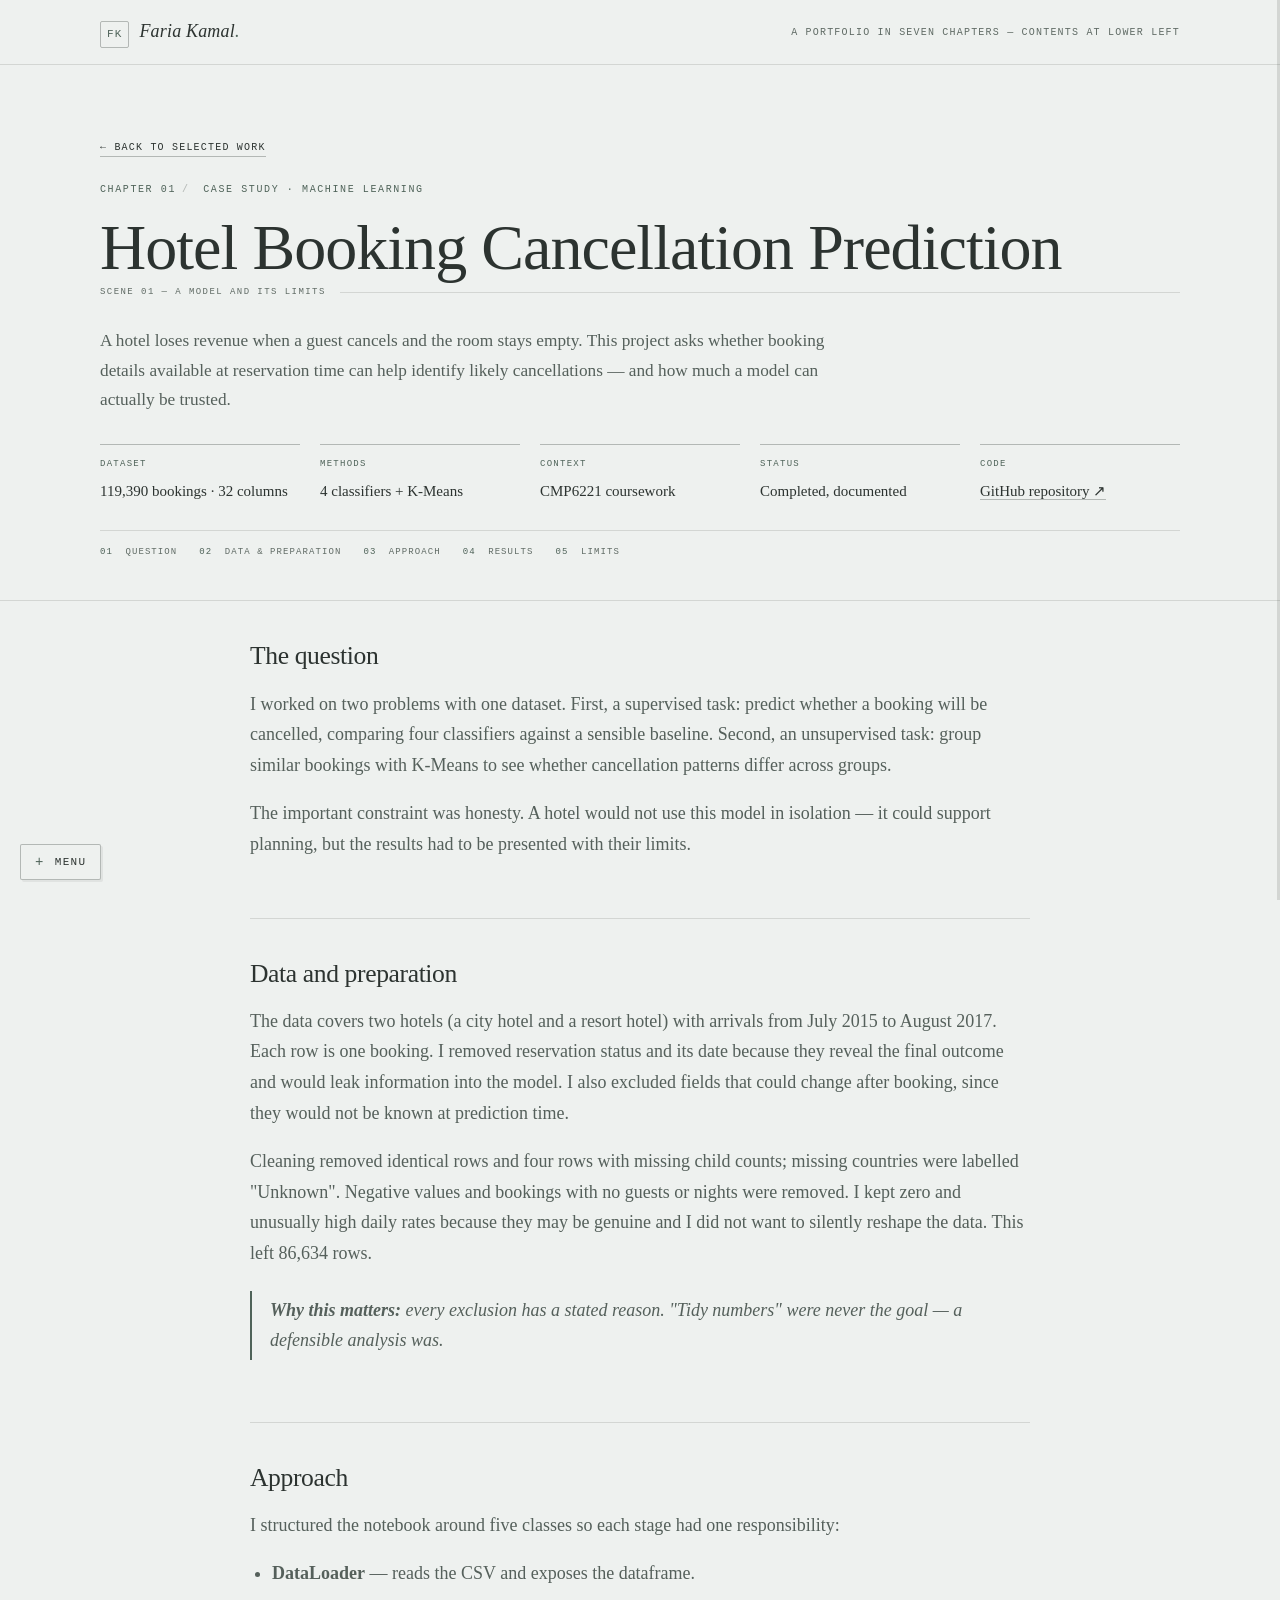
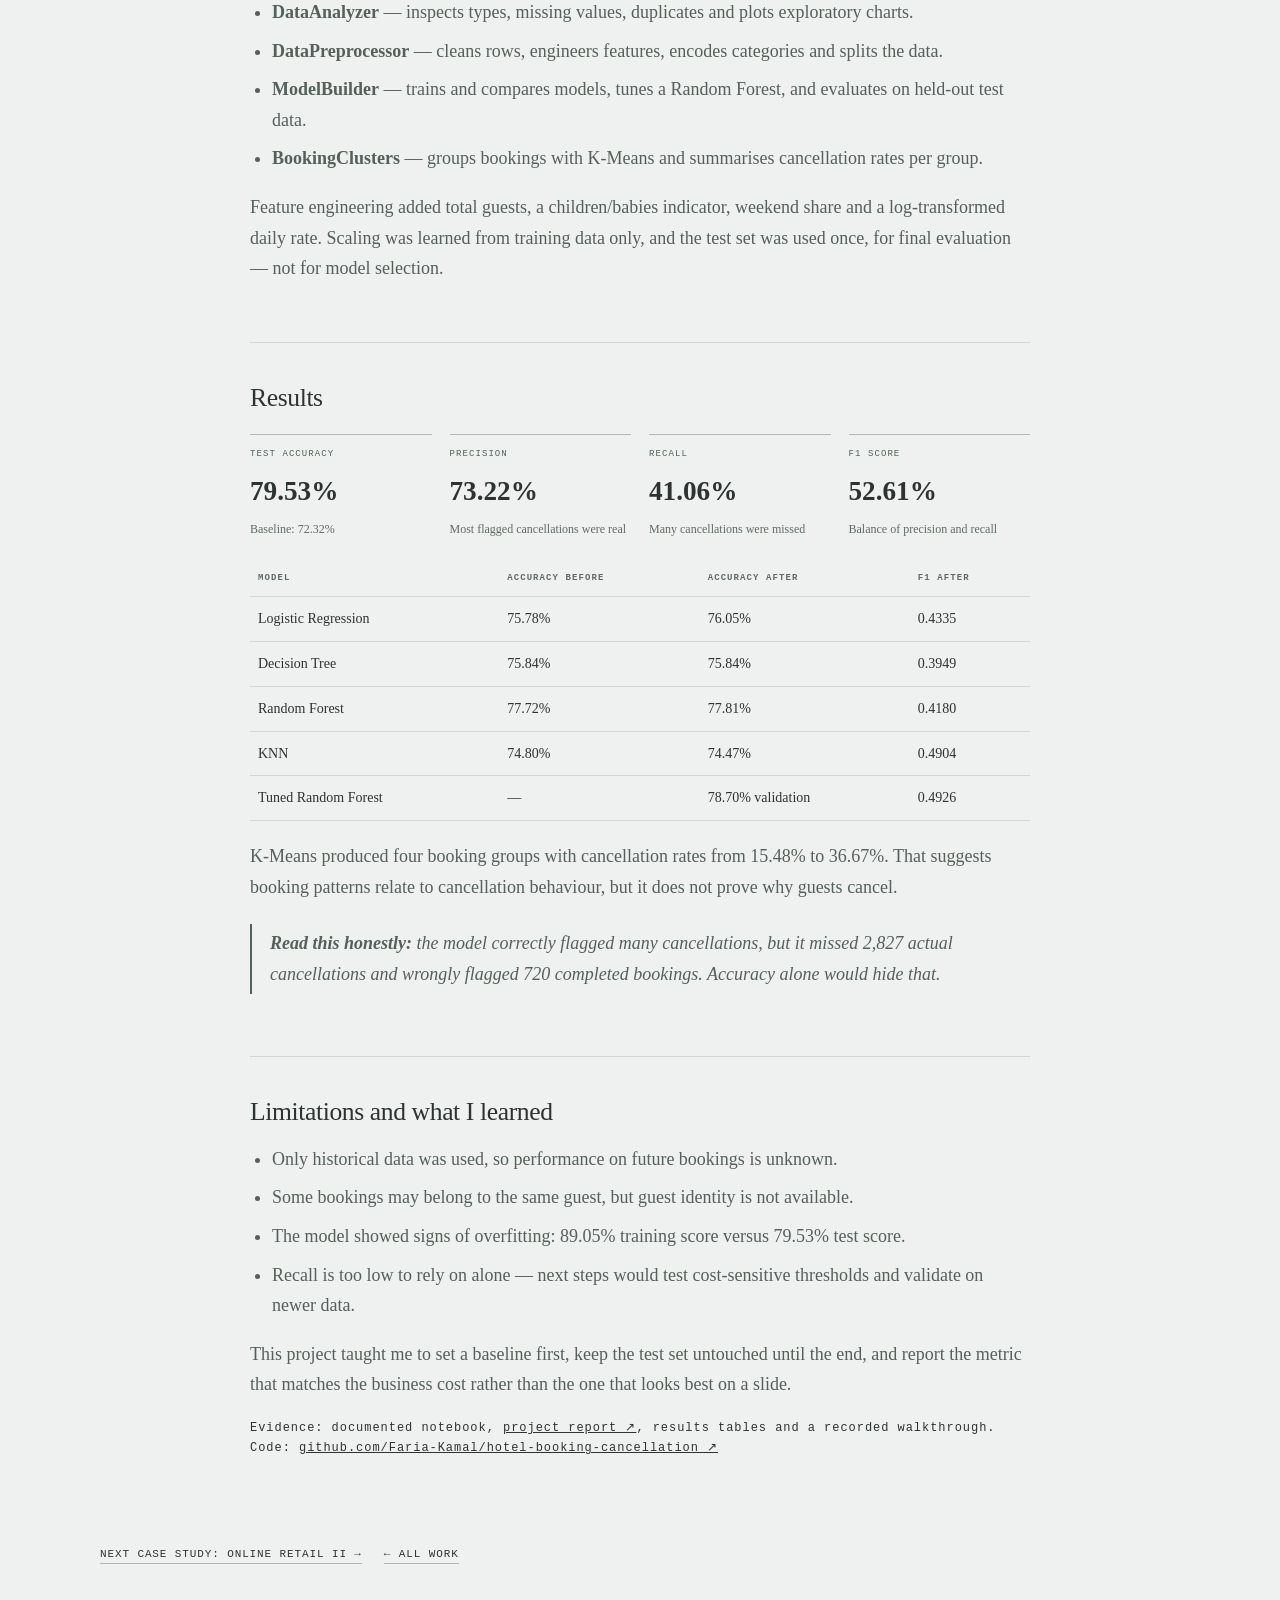
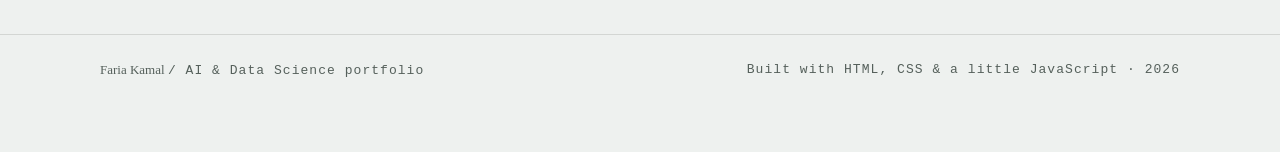
==== hotel-booking-cancellation.html @ 64bd79ba "Add hotel cancellation case study" ====
<!doctype html>
<html lang="en">
<head>
  <meta charset="utf-8">
  <meta name="viewport" content="width=device-width, initial-scale=1">
  <title>Hotel Booking Cancellation Prediction — Faria Kamal</title>
  <meta name="description" content="Case study: comparing classifiers and clustering on 119,390 hotel bookings, with honest evaluation of what the model misses.">
  <link rel="stylesheet" href="assets/css/style.css">
  <script src="assets/js/config.js"></script>
  <script src="assets/js/main.js" defer></script>
</head>
<body>
  <a class="skip-link" href="#main">Skip to content</a>
  <div class="story-progress" aria-hidden="true"><span id="story-progress-fill"></span></div>

  <header class="site-header">
    <div class="container nav">
      <a class="brand" href="index.html#top">
        <span class="brand-mark" aria-hidden="true">FK</span>
        <span class="brand-text">Faria Kamal<span class="brand-dot">.</span></span>
      </a>
      <span class="nav-note">A PORTFOLIO IN SEVEN CHAPTERS — CONTENTS AT LOWER LEFT</span>
    </div>
  </header>

  <button class="menu-toggle" id="menu-toggle" type="button" aria-expanded="false" aria-controls="corner-menu">
    <span class="menu-toggle-icon" aria-hidden="true">+</span>
    <span class="menu-toggle-label">Menu</span>
  </button>
  <nav class="corner-menu" id="corner-menu" aria-label="Corner index" hidden>
    <div class="dash-head">
      <div>
        <p class="dash-kicker">CONTENTS / SCENE SELECTOR</p>
        <p class="dash-title">Faria Kamal<em>.</em></p>
      </div>
      <button class="corner-menu-close" id="menu-close" type="button" aria-label="Close menu">×</button>
    </div>

    <dl class="dash-stats">
      <div class="dash-stat"><dt>Chapters</dt><dd>07</dd></div>
      <div class="dash-stat"><dt>Studies</dt><dd>03</dd></div>
      <div class="dash-stat"><dt>Status</dt><dd>Open to roles</dd></div>
    </dl>

    <p class="dash-section-label">Jump to a chapter</p>
    <ol class="dash-index">
      <li><a href="index.html#about"><span class="dash-num">01</span><span class="dash-name">About</span><span class="dash-arrow" aria-hidden="true">↗</span></a></li>
      <li><a href="index.html#skills"><span class="dash-num">02</span><span class="dash-name">Toolkit</span><span class="dash-arrow" aria-hidden="true">↗</span></a></li>
      <li><a href="index.html#work"><span class="dash-num">03</span><span class="dash-name">Work</span><span class="dash-arrow" aria-hidden="true">↗</span></a></li>
      <li><a href="index.html#experience"><span class="dash-num">04</span><span class="dash-name">Experience</span><span class="dash-arrow" aria-hidden="true">↗</span></a></li>
      <li><a href="index.html#education"><span class="dash-num">05</span><span class="dash-name">Education</span><span class="dash-arrow" aria-hidden="true">↗</span></a></li>
      <li><a href="index.html#now"><span class="dash-num">06</span><span class="dash-name">Now</span><span class="dash-arrow" aria-hidden="true">↗</span></a></li>
      <li><a href="index.html#contact"><span class="dash-num">07</span><span class="dash-name">Contact</span><span class="dash-arrow" aria-hidden="true">↗</span></a></li>
    </ol>

    <div class="corner-menu-social" id="corner-social"></div>
  </nav>

  <main id="main">
    <section class="case-hero">
      <div class="container">
        <a class="case-back" href="index.html#work">← Back to selected work</a>
        <p class="section-kicker mono"><span class="chapter-no">CHAPTER 01</span><span class="kicker-separator">/</span> CASE STUDY · MACHINE LEARNING</p>
        <h1>Hotel Booking Cancellation Prediction</h1>
        <p class="chapter-mark">SCENE 01 — A MODEL AND ITS LIMITS</p>
        <p class="case-lede">
          A hotel loses revenue when a guest cancels and the room stays empty. This project asks
          whether booking details available at reservation time can help identify likely
          cancellations — and how much a model can actually be trusted.
        </p>
        <dl class="case-facts">
          <div class="case-fact"><dt>Dataset</dt><dd>119,390 bookings · 32 columns</dd></div>
          <div class="case-fact"><dt>Methods</dt><dd>4 classifiers + K-Means</dd></div>
          <div class="case-fact"><dt>Context</dt><dd>CMP6221 coursework</dd></div>
          <div class="case-fact"><dt>Status</dt><dd>Completed, documented</dd></div>
          <div class="case-fact"><dt>Code</dt><dd><a href="https://github.com/Faria-Kamal/hotel-booking-cancellation">GitHub repository ↗</a></dd></div>
        </dl>
        <p class="story-beats"><span><b>01</b> Question</span><span><b>02</b> Data &amp; preparation</span><span><b>03</b> Approach</span><span><b>04</b> Results</span><span><b>05</b> Limits</span></p>
      </div>
    </section>

    <div class="container case-body">
      <section class="case-section">
        <h2>The question</h2>
        <p>
          I worked on two problems with one dataset. First, a supervised task: predict whether a
          booking will be cancelled, comparing four classifiers against a sensible baseline.
          Second, an unsupervised task: group similar bookings with K-Means to see whether
          cancellation patterns differ across groups.
        </p>
        <p>
          The important constraint was honesty. A hotel would not use this model in isolation —
          it could support planning, but the results had to be presented with their limits.
        </p>
      </section>

      <section class="case-section">
        <h2>Data and preparation</h2>
        <p>
          The data covers two hotels (a city hotel and a resort hotel) with arrivals from July
          2015 to August 2017. Each row is one booking. I removed reservation status and its
          date because they reveal the final outcome and would leak information into the model.
          I also excluded fields that could change after booking, since they would not be known
          at prediction time.
        </p>
        <p>
          Cleaning removed identical rows and four rows with missing child counts; missing
          countries were labelled "Unknown". Negative values and bookings with no guests or
          nights were removed. I kept zero and unusually high daily rates because they may be
          genuine and I did not want to silently reshape the data. This left 86,634 rows.
        </p>
        <div class="case-note">
          <p>
            <strong>Why this matters:</strong> every exclusion has a stated reason. "Tidy numbers"
            were never the goal — a defensible analysis was.
          </p>
        </div>
      </section>

      <section class="case-section">
        <h2>Approach</h2>
        <p>
          I structured the notebook around five classes so each stage had one responsibility:
        </p>
        <ul>
          <li><strong>DataLoader</strong> — reads the CSV and exposes the dataframe.</li>
          <li><strong>DataAnalyzer</strong> — inspects types, missing values, duplicates and plots exploratory charts.</li>
          <li><strong>DataPreprocessor</strong> — cleans rows, engineers features, encodes categories and splits the data.</li>
          <li><strong>ModelBuilder</strong> — trains and compares models, tunes a Random Forest, and evaluates on held-out test data.</li>
          <li><strong>BookingClusters</strong> — groups bookings with K-Means and summarises cancellation rates per group.</li>
        </ul>
        <p>
          Feature engineering added total guests, a children/babies indicator, weekend share and
          a log-transformed daily rate. Scaling was learned from training data only, and the
          test set was used once, for final evaluation — not for model selection.
        </p>
      </section>

      <section class="case-section">
        <h2>Results</h2>
        <div class="metric-grid">
          <div class="metric"><span>TEST ACCURACY</span><strong>79.53%</strong><small>Baseline: 72.32%</small></div>
          <div class="metric"><span>PRECISION</span><strong>73.22%</strong><small>Most flagged cancellations were real</small></div>
          <div class="metric"><span>RECALL</span><strong>41.06%</strong><small>Many cancellations were missed</small></div>
          <div class="metric"><span>F1 SCORE</span><strong>52.61%</strong><small>Balance of precision and recall</small></div>
        </div>
        <table class="case-table">
          <thead>
            <tr><th>Model</th><th>Accuracy before</th><th>Accuracy after</th><th>F1 after</th></tr>
          </thead>
          <tbody>
            <tr><td>Logistic Regression</td><td>75.78%</td><td>76.05%</td><td>0.4335</td></tr>
            <tr><td>Decision Tree</td><td>75.84%</td><td>75.84%</td><td>0.3949</td></tr>
            <tr><td>Random Forest</td><td>77.72%</td><td>77.81%</td><td>0.4180</td></tr>
            <tr><td>KNN</td><td>74.80%</td><td>74.47%</td><td>0.4904</td></tr>
            <tr><td>Tuned Random Forest</td><td>—</td><td>78.70% validation</td><td>0.4926</td></tr>
          </tbody>
        </table>
        <p>
          K-Means produced four booking groups with cancellation rates from 15.48% to 36.67%.
          That suggests booking patterns relate to cancellation behaviour, but it does not prove
          why guests cancel.
        </p>
        <div class="case-note">
          <p>
            <strong>Read this honestly:</strong> the model correctly flagged many cancellations,
            but it missed 2,827 actual cancellations and wrongly flagged 720 completed bookings.
            Accuracy alone would hide that.
          </p>
        </div>
      </section>

      <section class="case-section">
        <h2>Limitations and what I learned</h2>
        <ul>
          <li>Only historical data was used, so performance on future bookings is unknown.</li>
          <li>Some bookings may belong to the same guest, but guest identity is not available.</li>
          <li>The model showed signs of overfitting: 89.05% training score versus 79.53% test score.</li>
          <li>Recall is too low to rely on alone — next steps would test cost-sensitive thresholds and validate on newer data.</li>
        </ul>
        <p>
          This project taught me to set a baseline first, keep the test set untouched until the
          end, and report the metric that matches the business cost rather than the one that
          looks best on a slide.
        </p>
        <p class="mono" style="font-size:12px;color:var(--ink-faint)">
          Evidence: documented notebook,
          <a href="https://github.com/Faria-Kamal/hotel-booking-cancellation/blob/main/FariaKamal_26172108.pdf">project report ↗</a>,
          results tables and a recorded walkthrough.
          Code: <a href="https://github.com/Faria-Kamal/hotel-booking-cancellation">github.com/Faria-Kamal/hotel-booking-cancellation ↗</a>
        </p>
      </section>
    </div>

    <div class="container case-nav">
      <a href="online-retail-customer-analysis.html">Next case study: Online Retail II →</a>
      <a href="index.html#work">← All work</a>
    </div>
  </main>

  <footer class="site-footer">
    <div class="container footer-inner">
      <p>Faria Kamal <span class="mono">/ AI &amp; Data Science portfolio</span></p>
      <p class="mono">Built with HTML, CSS &amp; a little JavaScript · <span id="year"></span></p>
    </div>
  </footer>
</body>
</html>
---- assets/css/style.css ----
/* ==========================================================================
   Faria Kamal — vintage-minimal portfolio, told as a story
   Quiet, paper-like palette · serif typography · bottom-left contents panel.
   Chapter marks and a hairline progress rail add a film-like sense of place
   without adding noise. Dependency-free CSS.
   ========================================================================== */

:root {
  /* Sober, low-saturation palette — cool paper, slate ink and muted sage. */
  --paper: #eef1ef;
  --paper-2: #e6ebe8;
  --card: #f5f7f5;
  --ink: #2c3330;
  --muted: #55605b;
  --faint: #606b65;
  --accent: #4f6359;
  --line: rgba(44, 51, 48, 0.14);
  --line-strong: rgba(44, 51, 48, 0.30);

  --serif: Georgia, "Palatino Linotype", "Book Antiqua", "Times New Roman", serif;
  --mono: "Courier New", Courier, ui-monospace, monospace;
  --container: 1080px;
}

*, *::before, *::after { box-sizing: border-box; }
html { scroll-behavior: smooth; }
body {
  margin: 0;
  background: var(--paper);
  color: var(--ink);
  font-family: var(--serif);
  font-size: 18px;
  line-height: 1.7;
  -webkit-font-smoothing: antialiased;
}
img { max-width: 100%; display: block; }
a { color: inherit; }
::selection { background: var(--ink); color: var(--paper); }

.container { width: min(100% - 48px, var(--container)); margin-inline: auto; }
.mono { font-family: var(--mono); letter-spacing: 0.08em; }

.skip-link {
  position: absolute; left: -9999px; top: 10px; z-index: 200;
  background: var(--ink); color: var(--paper);
  padding: 10px 16px; border-radius: 2px; font-family: var(--mono); font-size: 13px;
}
.skip-link:focus { left: 12px; }

/* ---------- Minimal top bar ---------- */
.site-header { border-bottom: 1px solid var(--line); background: var(--paper); }
.nav {
  min-height: 64px;
  display: flex;
  align-items: center;
  justify-content: space-between;
  gap: 20px;
}
.brand {
  display: inline-flex;
  align-items: baseline;
  gap: 10px;
  text-decoration: none;
  font-size: 18px;
  letter-spacing: 0.01em;
}
.brand-mark {
  font-family: var(--mono);
  font-size: 11px;
  letter-spacing: 0.1em;
  color: var(--accent);
  border: 1px solid var(--line-strong);
  padding: 3px 6px;
  border-radius: 2px;
}
.brand-text { font-style: italic; }
.brand-dot { color: var(--accent); }
.nav-note { font-family: var(--mono); font-size: 10px; color: var(--faint); letter-spacing: 0.12em; }

/* Old top navigation is hidden; the corner index is the primary menu. */
.nav-links, .nav-toggle { display: none; }

/* ---------- Bottom-left dashboard index ---------- */
.menu-toggle {
  position: fixed;
  left: 20px;
  bottom: 20px;
  z-index: 120;
  display: inline-flex;
  align-items: center;
  gap: 10px;
  background: var(--paper);
  color: var(--ink);
  border: 1px solid var(--line-strong);
  border-radius: 2px;
  padding: 10px 14px;
  cursor: pointer;
  font-family: var(--mono);
  font-size: 11px;
  letter-spacing: 0.12em;
  text-transform: uppercase;
  box-shadow: 2px 2px 0 rgba(44, 51, 48, 0.07);
}
.menu-toggle:hover { background: var(--paper-2); }
.menu-toggle-icon { font-size: 14px; line-height: 1; color: var(--accent); }

.corner-menu {
  position: fixed;
  left: 20px;
  bottom: 76px;
  z-index: 119;
  width: 430px;
  max-width: calc(100vw - 40px);
  max-height: min(78vh, 640px);
  overflow: auto;
  background: var(--card);
  border: 1px solid var(--line-strong);
  border-radius: 3px;
  box-shadow: 6px 6px 0 rgba(44, 51, 48, 0.07);
  padding: 22px 24px 20px;
}
.corner-menu[hidden] { display: none; }

.dash-head {
  display: flex;
  justify-content: space-between;
  align-items: flex-start;
  gap: 16px;
  border-bottom: 1px solid var(--line);
  padding-bottom: 16px;
  margin-bottom: 16px;
}
.dash-kicker {
  margin: 0 0 4px;
  font-family: var(--mono);
  font-size: 9px;
  letter-spacing: 0.16em;
  text-transform: uppercase;
  color: var(--accent);
}
.dash-title { margin: 0; font-size: 20px; letter-spacing: -0.01em; }
.dash-title em { font-style: italic; color: var(--accent); }
.corner-menu-close {
  background: none; border: 0; padding: 2px 4px;
  font-family: var(--mono); font-size: 14px; color: var(--ink); cursor: pointer;
}

.dash-stats {
  display: grid;
  grid-template-columns: repeat(3, 1fr);
  gap: 10px;
  margin: 0 0 18px;
}
.dash-stat {
  border: 1px solid var(--line);
  background: var(--paper);
  padding: 10px 11px;
}
.dash-stat dt {
  margin: 0 0 4px;
  font-family: var(--mono);
  font-size: 8px;
  letter-spacing: 0.14em;
  text-transform: uppercase;
  color: var(--faint);
}
.dash-stat dd { margin: 0; font-size: 13px; line-height: 1.3; color: var(--ink); }

.dash-section-label {
  margin: 0 0 10px;
  font-family: var(--mono);
  font-size: 9px;
  letter-spacing: 0.16em;
  text-transform: uppercase;
  color: var(--faint);
}
.dash-index {
  list-style: none;
  margin: 0;
  padding: 0;
  display: grid;
  grid-template-columns: repeat(2, minmax(0, 1fr));
  gap: 8px;
}
.dash-index a {
  display: grid;
  grid-template-columns: 28px 1fr 14px;
  gap: 6px;
  align-items: center;
  min-height: 52px;
  padding: 9px 10px;
  border: 1px solid var(--line);
  background: var(--paper);
  text-decoration: none;
  font-size: 14px;
  line-height: 1.25;
  color: var(--ink);
}
.dash-index a:hover { border-color: var(--line-strong); background: var(--paper-2); }
.dash-index li:last-child a { grid-column: 1 / -1; }
.dash-num { font-family: var(--mono); font-size: 9px; color: var(--accent); }
.dash-arrow { font-family: var(--mono); font-size: 11px; color: var(--faint); text-align: right; }

.corner-menu-social {
  margin-top: 16px;
  padding-top: 14px;
  border-top: 1px solid var(--line);
  display: flex;
  flex-wrap: wrap;
  gap: 12px;
  font-family: var(--mono);
  font-size: 9px;
  letter-spacing: 0.08em;
  text-transform: uppercase;
}
.corner-menu-social a { text-decoration: none; border-bottom: 1px solid var(--line-strong); color: var(--muted); }
.corner-menu-social a:hover { color: var(--ink); border-color: var(--ink); }

/* ---------- Hero ---------- */
.hero { padding: 90px 0 64px; }
.hero-grid {
  display: grid;
  grid-template-columns: 1.2fr 0.8fr;
  gap: 72px;
  align-items: center;
}
.eyebrow {
  margin: 0 0 24px;
  font-family: var(--mono);
  font-size: 10px;
  letter-spacing: 0.16em;
  text-transform: uppercase;
  color: var(--accent);
}
.status-dot {
  display: inline-block; width: 6px; height: 6px; border-radius: 50%;
  background: var(--accent); margin-right: 8px; vertical-align: 2px;
}
h1, h2, h3 { margin: 0; font-weight: 400; line-height: 1.14; letter-spacing: -0.015em; }
h1 { font-size: clamp(2.6rem, 5vw, 4.2rem); }
h1 em { font-style: italic; color: var(--accent); }
h2 { font-size: clamp(1.8rem, 3vw, 2.5rem); }
h3 { font-size: 1.25rem; }
.hero-lead { max-width: 620px; margin: 26px 0 0; font-size: 1.08rem; color: var(--muted); }
.hero-lead em { font-style: italic; color: var(--ink); }
.hero-actions { display: flex; flex-wrap: wrap; gap: 22px; margin-top: 32px; }
.btn {
  font-family: var(--mono);
  font-size: 11px;
  letter-spacing: 0.12em;
  text-transform: uppercase;
  text-decoration: none;
  border-bottom: 1px solid var(--line-strong);
  padding-bottom: 4px;
}
.btn:hover { border-color: var(--ink); font-style: italic; }
.hero-meta { margin: 24px 0 0; font-family: var(--mono); font-size: 10px; letter-spacing: 0.12em; color: var(--faint); }

.hero-card {
  border: 1px solid var(--line);
  border-top: 2px solid var(--line-strong);
  background: var(--card);
  padding: 28px 30px;
}
.hero-card-head {
  display: flex; justify-content: space-between; align-items: baseline;
  font-family: var(--mono); font-size: 10px; letter-spacing: 0.12em;
  color: var(--faint); border-bottom: 1px solid var(--line); padding-bottom: 12px;
}
.hero-card-icon { font-size: 14px; color: var(--accent); }
.hero-stats { margin: 20px 0 0; display: grid; gap: 16px; }
.hero-stats div { display: grid; gap: 2px; }
.hero-stats dt {
  font-family: var(--mono); font-size: 9px; letter-spacing: 0.14em;
  text-transform: uppercase; color: var(--faint);
}
.hero-stats dd { margin: 0; font-size: 15px; }
.hero-card-note {
  margin: 22px 0 0; padding-top: 14px; border-top: 1px solid var(--line);
  font-size: 14px; font-style: italic; color: var(--muted);
}
.hero-rule { border-top: 1px solid var(--line); }

/* ---------- Story layer: chapter marks and a hairline timeline ---------- */
.story-progress {
  position: fixed;
  top: 0; right: 0; bottom: 0;
  width: 3px;
  z-index: 100;
  background: var(--line);
  pointer-events: none;
}
.story-progress span {
  display: block;
  width: 100%;
  height: 0;
  background: var(--accent);
  opacity: 0.65;
  transition: height 140ms linear;
}
.story-open {
  margin: 0 0 22px;
  font-family: var(--mono);
  font-size: 10px;
  letter-spacing: 0.16em;
  text-transform: uppercase;
  color: var(--accent);
}
.story-open span { color: var(--faint); margin-left: 10px; }
.chapter-no { color: var(--accent); }
.kicker-separator { color: var(--line-strong); margin: 0 6px; }
.chapter-mark {
  display: flex;
  align-items: center;
  gap: 14px;
  margin: 0 0 26px;
  font-family: var(--mono);
  font-size: 9px;
  letter-spacing: 0.16em;
  text-transform: uppercase;
  color: var(--faint);
}
.chapter-mark::after { content: ""; height: 1px; background: var(--line); flex: 1; }
.story-beats {
  display: flex;
  flex-wrap: wrap;
  gap: 8px 22px;
  margin: 26px 0 0;
  padding: 14px 0 0;
  border-top: 1px solid var(--line);
  font-family: var(--mono);
  font-size: 9px;
  letter-spacing: 0.12em;
  text-transform: uppercase;
  color: var(--faint);
}
.story-beats span { white-space: nowrap; }
.story-beats b { color: var(--accent); font-weight: normal; margin-right: 6px; }

/* ---------- Sections ---------- */
.section { padding: 80px 0; }
.section-alt { background: var(--paper-2); border-top: 1px solid var(--line); border-bottom: 1px solid var(--line); }
.section-head { max-width: 720px; margin-bottom: 40px; }
.section-kicker {
  margin: 0 0 14px;
  font-family: var(--mono);
  font-size: 10px;
  letter-spacing: 0.16em;
  text-transform: uppercase;
  color: var(--accent);
}
.section-intro { color: var(--muted); max-width: 600px; margin: 14px 0 0; }
.two-col { display: grid; grid-template-columns: 0.9fr 1.1fr; gap: 72px; align-items: start; }
.two-col > div > p:not(.section-kicker):not(.mono) { color: var(--muted); }
.text-link {
  display: inline-block; margin-top: 16px; font-style: italic;
  color: var(--ink); text-decoration: none; border-bottom: 1px solid var(--line-strong);
}
.text-link:hover { border-color: var(--ink); }

/* ---------- Toolkit ---------- */
.skill-grid { display: grid; grid-template-columns: repeat(3, 1fr); gap: 36px; }
.skill-card { border-top: 1px solid var(--line-strong); padding-top: 18px; }
.skill-card h3 { font-family: var(--mono); font-size: 11px; letter-spacing: 0.14em; text-transform: uppercase; }
.skill-card ul { list-style: none; margin: 16px 0 0; padding: 0; display: grid; gap: 8px; }
.skill-card li { font-size: 16px; color: var(--muted); }

/* ---------- Work ---------- */
.project-list { border-top: 1px solid var(--line-strong); }
.project-card {
  display: grid;
  grid-template-columns: 64px 1fr 30px;
  gap: 20px;
  align-items: start;
  text-decoration: none;
  padding: 28px 0;
  border-bottom: 1px solid var(--line);
}
.project-card:hover .project-body h3 { font-style: italic; }
.project-card-muted { opacity: 0.62; }
.project-index { font-size: 10px; color: var(--accent); padding-top: 6px; }
.project-tag {
  margin: 0 0 8px; font-family: var(--mono); font-size: 9px;
  letter-spacing: 0.14em; text-transform: uppercase; color: var(--faint);
}
.project-body h3 { margin-bottom: 8px; }
.project-summary { margin: 0; color: var(--muted); max-width: 720px; }
.project-evidence { margin: 14px 0 0; font-size: 10px; color: var(--faint); }
.project-evidence a { text-decoration: none; border-bottom: 1px solid var(--line-strong); color: var(--muted); }
.project-evidence a:hover { color: var(--ink); border-color: var(--ink); }
.project-arrow { font-size: 16px; color: var(--accent); text-align: right; }

/* ---------- Timeline / education / now ---------- */
.timeline { list-style: none; margin: 0; padding: 0; }
.timeline li { border-top: 1px solid var(--line); padding: 20px 0; }
.timeline li:last-child { border-bottom: 1px solid var(--line); }
.timeline p.mono { font-size: 10px; color: var(--accent); margin: 0 0 4px; }
.timeline h3 { margin-bottom: 2px; }
.timeline-place { margin: 0 0 6px; font-size: 14px; font-style: italic; color: var(--muted); }
.timeline li > p:last-child { margin: 0; color: var(--muted); font-size: 15px; }

.edu-list article { border-top: 1px solid var(--line); padding: 20px 0; }
.edu-list article:last-child { border-bottom: 1px solid var(--line); }
.edu-list p.mono { font-size: 10px; color: var(--accent); margin: 0 0 4px; }
.edu-list h3 { margin-bottom: 4px; }
.edu-list p:last-child { margin: 0; color: var(--muted); }

.now-list { display: grid; gap: 0; border-top: 1px solid var(--line-strong); }
.now-item { display: grid; grid-template-columns: 96px 1fr; gap: 20px; padding: 22px 0; border-bottom: 1px solid var(--line); }
.now-label { font-family: var(--mono); font-size: 10px; letter-spacing: 0.14em; text-transform: uppercase; color: var(--accent); padding-top: 5px; }
.now-item h3 { margin-bottom: 4px; }
.now-item p { margin: 0; color: var(--muted); font-size: 15px; font-style: italic; }

/* ---------- Contact ---------- */
.contact { background: var(--paper-2); }
.contact-inner { display: grid; grid-template-columns: 1fr 0.8fr; gap: 64px; align-items: center; }
.contact-copy { color: var(--muted); max-width: 520px; margin-top: 14px; }
.contact-panel { border: 1px solid var(--line); background: var(--card); padding: 26px 28px; }
.contact-status { font-size: 10px; color: var(--accent); margin: 0 0 10px; }
.contact-hint { color: var(--muted); font-size: 14px; margin: 0; }
.contact-links { list-style: none; padding: 0; margin: 18px 0 0; display: grid; gap: 8px; }
.contact-links a {
  font-family: var(--mono); font-size: 11px; letter-spacing: 0.08em;
  text-decoration: none; border-bottom: 1px solid var(--line-strong); color: var(--ink);
}
.contact-links a:hover { border-color: var(--ink); font-style: italic; }
.contact-approved .contact-status { color: var(--ink); }

/* ---------- Footer ---------- */
.site-footer { border-top: 1px solid var(--line); padding: 24px 0 70px; }
.footer-inner { display: flex; justify-content: space-between; flex-wrap: wrap; gap: 10px; font-size: 13px; color: var(--muted); }
.footer-inner p { margin: 0; }

/* ---------- Case studies ---------- */
.case-hero { padding: 64px 0 40px; border-bottom: 1px solid var(--line); }
.case-back {
  display: inline-block; margin-bottom: 24px;
  font-family: var(--mono); font-size: 10px; letter-spacing: 0.12em;
  text-transform: uppercase; text-decoration: none; border-bottom: 1px solid var(--line-strong);
}
.case-lede { max-width: 760px; font-size: 1.08rem; color: var(--muted); margin-top: 18px; }
.case-facts { display: grid; grid-template-columns: repeat(auto-fit, minmax(170px, 1fr)); gap: 20px; margin-top: 30px; }
.case-fact { border-top: 1px solid var(--line-strong); padding-top: 12px; }
.case-fact dt { font-family: var(--mono); font-size: 9px; letter-spacing: 0.14em; text-transform: uppercase; color: var(--accent); }
.case-fact dd { margin: 6px 0 0; font-size: 15px; }
.case-fact dd a, .case-note a { text-decoration: none; border-bottom: 1px solid var(--line-strong); }
.case-fact dd a:hover, .case-note a:hover { border-color: var(--ink); font-style: italic; }
.case-body { max-width: 780px; }
.case-section { padding: 40px 0; border-bottom: 1px solid var(--line); }
.case-section:last-of-type { border-bottom: 0; }
.case-section h2 { font-size: 1.6rem; margin-bottom: 14px; }
.case-section p, .case-section ul, .case-section ol { color: var(--muted); }
.case-section ul, .case-section ol { padding-left: 22px; }
.case-section li { margin-bottom: 8px; }
.metric-grid { display: grid; grid-template-columns: repeat(auto-fit, minmax(145px, 1fr)); gap: 18px; margin: 22px 0; }
.metric { border-top: 1px solid var(--line-strong); padding-top: 12px; }
.metric span { display: block; font-family: var(--mono); font-size: 9px; letter-spacing: 0.12em; color: var(--accent); }
.metric strong { display: block; font-size: 1.7rem; margin-top: 6px; }
.metric small { display: block; color: var(--faint); font-size: 12px; margin-top: 4px; }
.case-table { width: 100%; border-collapse: collapse; margin: 20px 0; font-size: 14px; }
.case-table th, .case-table td { border-bottom: 1px solid var(--line); padding: 10px 8px; text-align: left; }
.case-table th { font-family: var(--mono); font-size: 9px; letter-spacing: 0.12em; text-transform: uppercase; color: var(--faint); }
.case-note { border-left: 2px solid var(--accent); padding: 4px 0 4px 18px; margin: 22px 0; }
.case-note p { margin: 0; font-style: italic; }
.case-note p.mono { font-style: normal; }
.case-note p.mono a { font-family: var(--mono); font-size: 12px; }
.case-nav { display: flex; flex-wrap: wrap; gap: 22px; padding: 34px 0 70px; }
.case-nav a { font-family: var(--mono); font-size: 11px; letter-spacing: 0.08em; text-transform: uppercase; text-decoration: none; border-bottom: 1px solid var(--line-strong); }

/* ---------- Reveal ---------- */
.reveal { opacity: 0; transform: translateY(14px); transition: opacity 750ms ease, transform 750ms ease; }
.reveal.is-visible { opacity: 1; transform: none; }
@media (prefers-reduced-motion: reduce) {
  html { scroll-behavior: auto; }
  .reveal { opacity: 1; transform: none; transition: none; }
  .story-progress span { transition: none; }
}

/* ---------- Responsive ---------- */
@media (max-width: 900px) {
  .hero-grid, .two-col, .contact-inner { grid-template-columns: 1fr; gap: 44px; }
  .hero { padding-top: 60px; }
  .skill-grid { grid-template-columns: 1fr; gap: 28px; }
}
@media (max-width: 600px) {
  .container { width: min(100% - 32px, var(--container)); }
  body { font-size: 17px; }
  .section { padding: 60px 0; }
  h1 { font-size: 2.5rem; }
  .project-card { grid-template-columns: 1fr; gap: 8px; }
  .project-index, .project-arrow { display: none; }
  .now-item { grid-template-columns: 1fr; gap: 6px; }
  .nav-note { display: none; }
  .menu-toggle { left: 12px; bottom: 12px; }
  .corner-menu { left: 12px; bottom: 66px; padding: 18px; }
  .dash-stats { grid-template-columns: 1fr 1fr; }
  .dash-index { grid-template-columns: 1fr; }
  .dash-index li:last-child a { grid-column: auto; }
  .story-progress { display: none; }
  .story-open span { display: block; margin: 8px 0 0; }
}
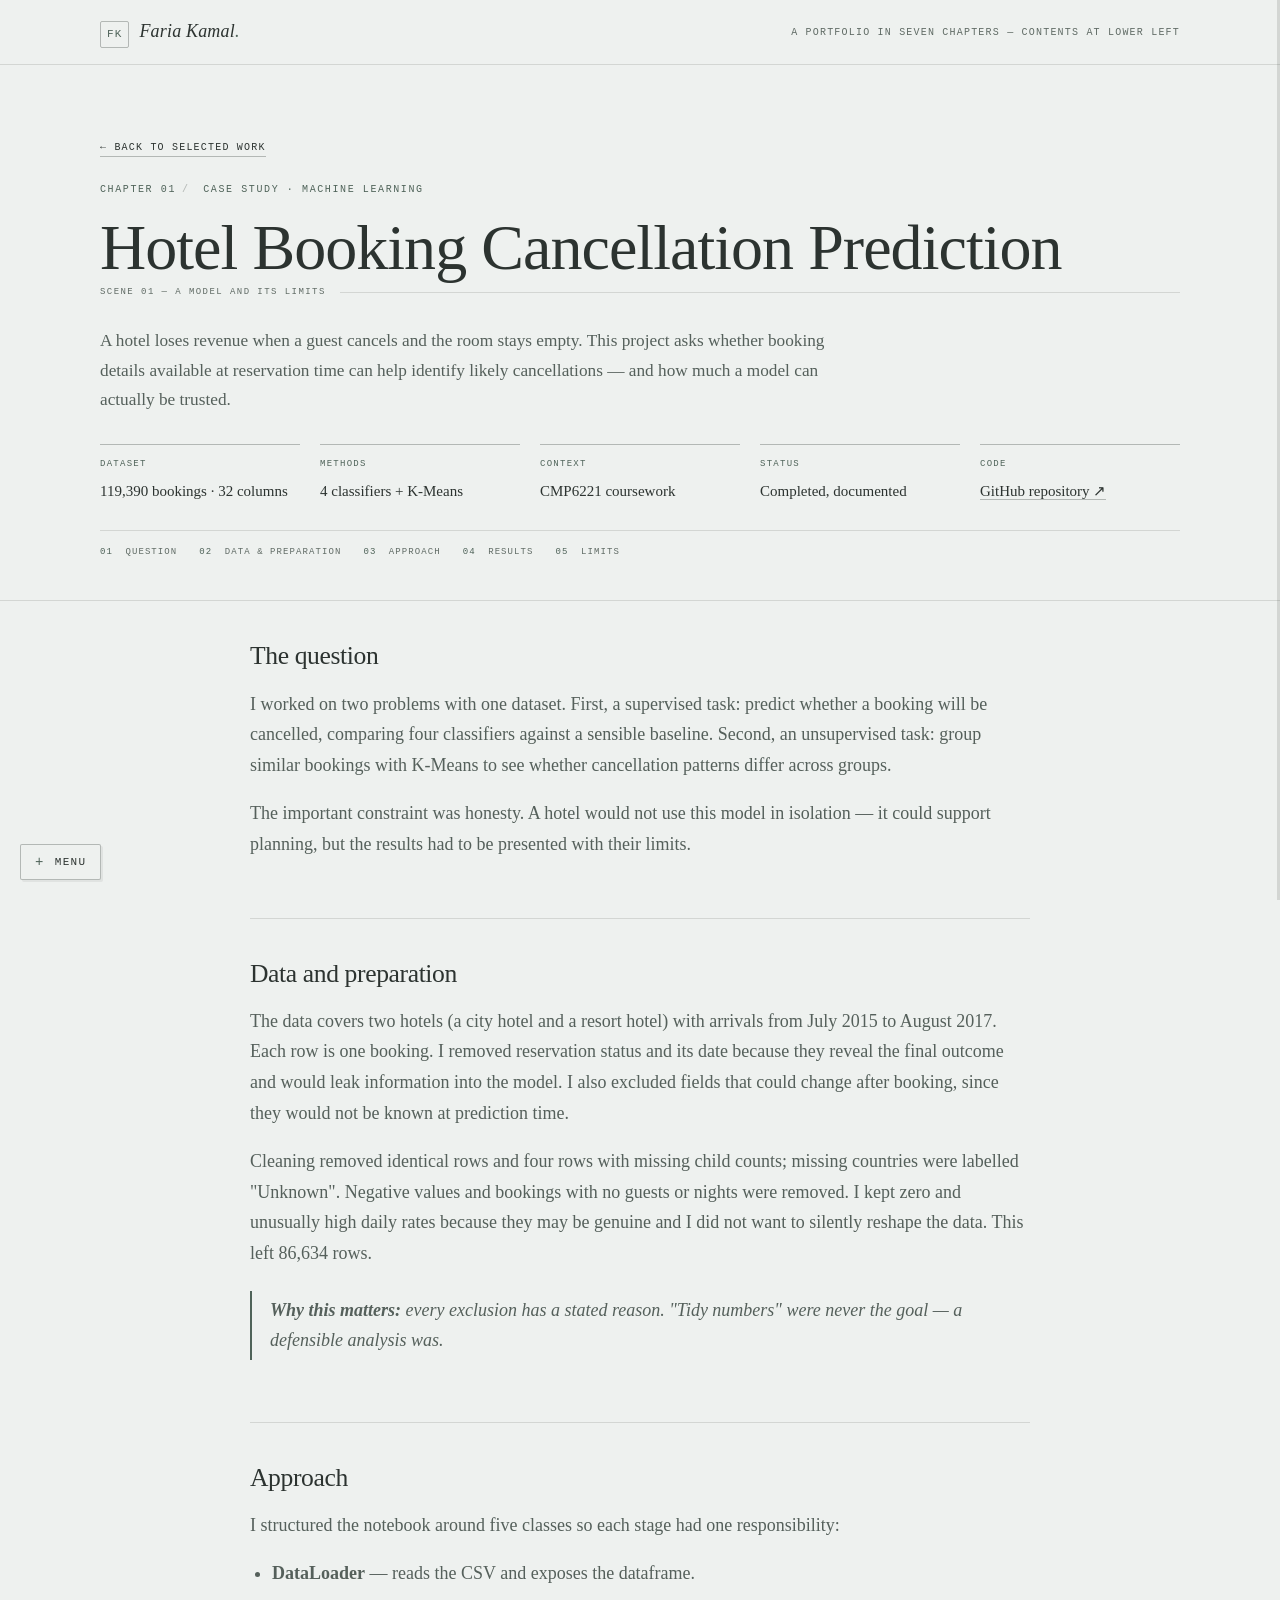
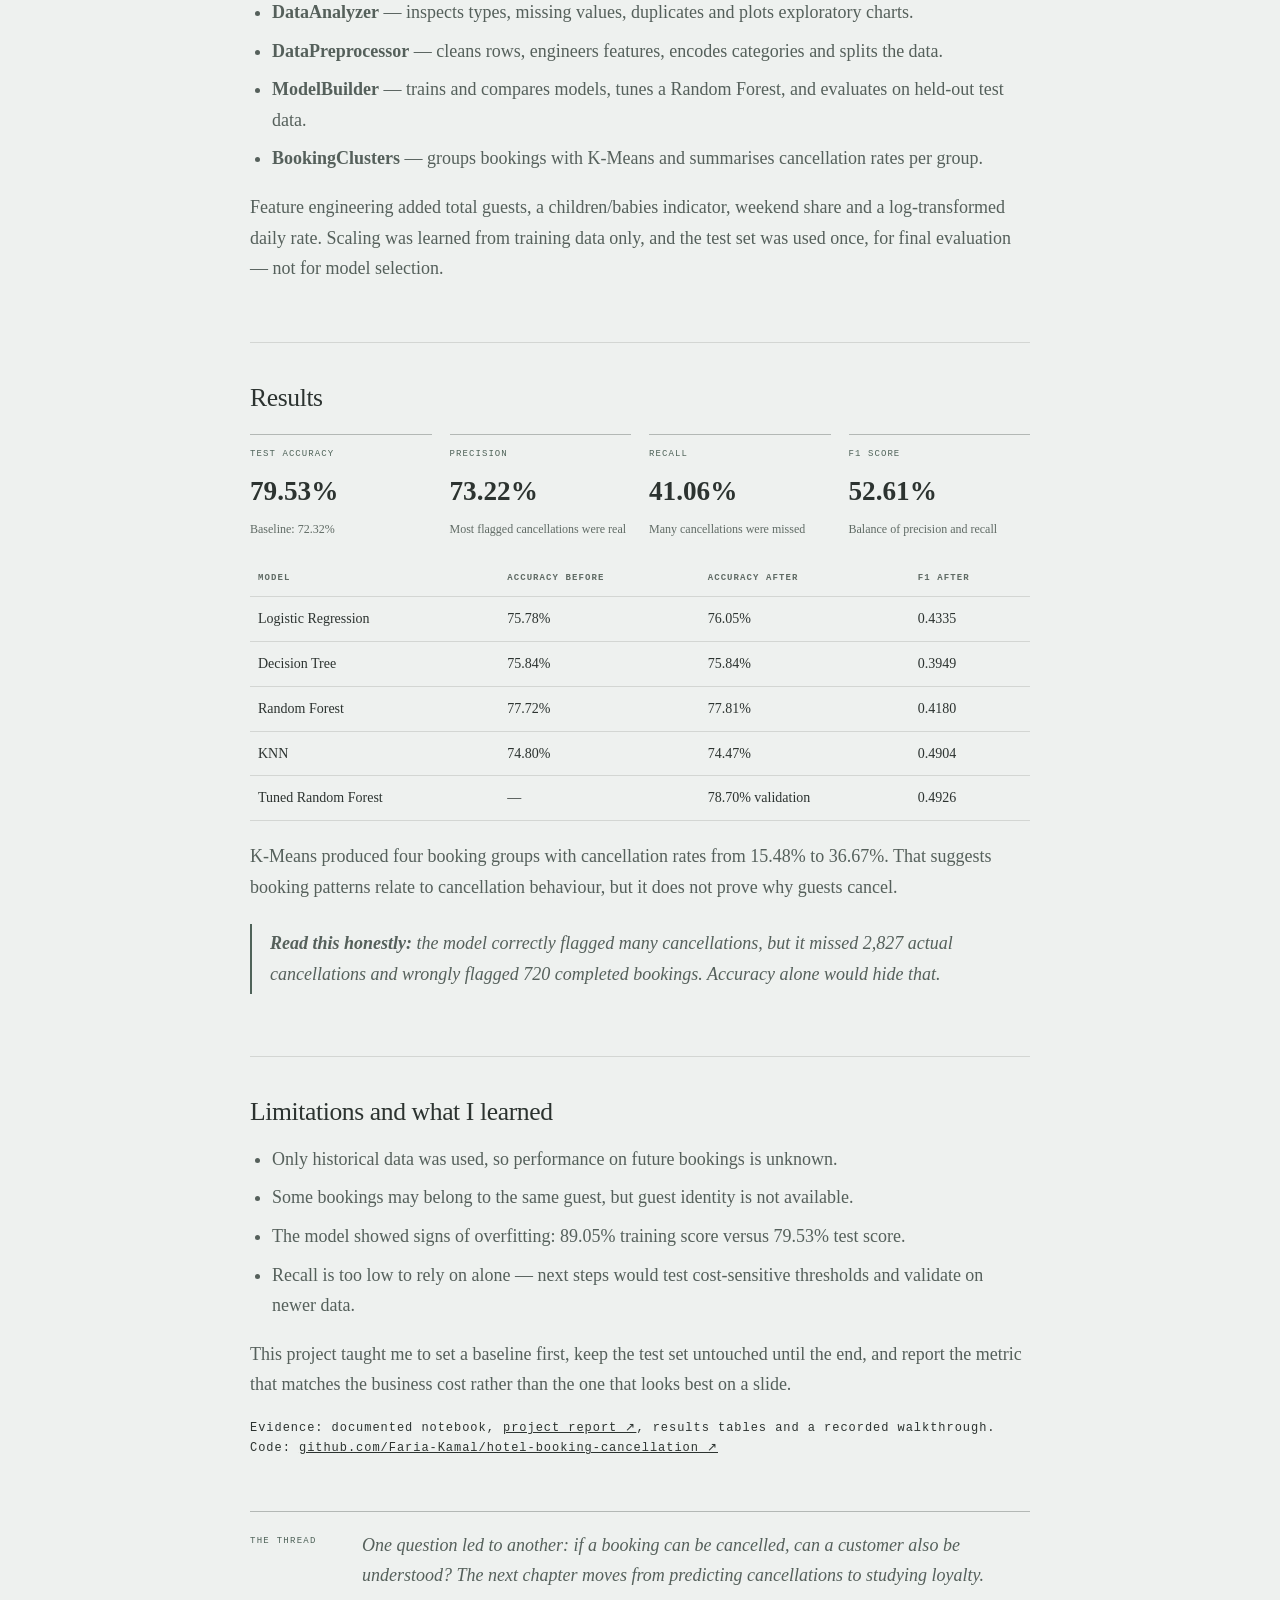
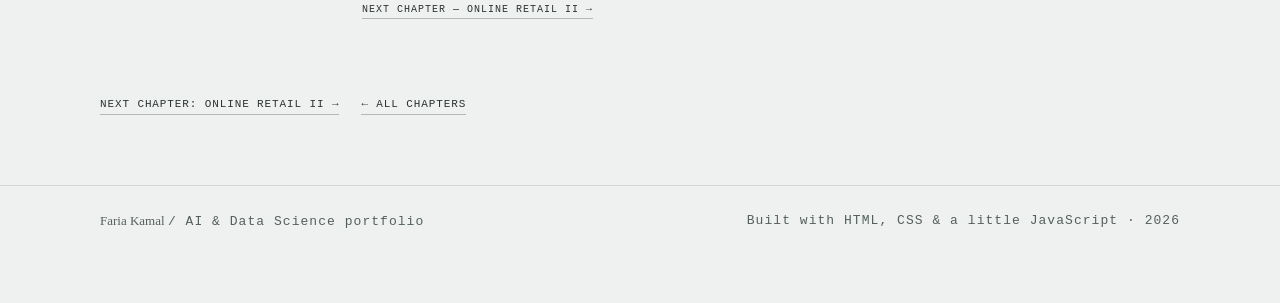
==== commit 90eb8609: "Connect all chapters into one story and fill the Now section" ====
--- a/hotel-booking-cancellation.html
+++ b/hotel-booking-cancellation.html
@@ -190,11 +190,19 @@
           Code: <a href="https://github.com/Faria-Kamal/hotel-booking-cancellation">github.com/Faria-Kamal/hotel-booking-cancellation ↗</a>
         </p>
       </section>
+
+      <div class="story-bridge">
+        <p class="story-bridge-label">The thread</p>
+        <div class="story-bridge-body">
+          <p>One question led to another: if a booking can be cancelled, can a customer also be understood? The next chapter moves from predicting cancellations to studying loyalty.</p>
+          <a href="online-retail-customer-analysis.html">Next chapter — Online Retail II →</a>
+        </div>
+      </div>
     </div>
 
     <div class="container case-nav">
-      <a href="online-retail-customer-analysis.html">Next case study: Online Retail II →</a>
-      <a href="index.html#work">← All work</a>
+      <a href="online-retail-customer-analysis.html">Next chapter: Online Retail II →</a>
+      <a href="index.html#work">← All chapters</a>
     </div>
   </main>
 
--- a/assets/css/style.css
+++ b/assets/css/style.css
@@ -336,6 +336,52 @@
 }
 .story-beats span { white-space: nowrap; }
 .story-beats b { color: var(--accent); font-weight: normal; margin-right: 6px; }
+
+.story-premise {
+  margin: 26px 0 0;
+  padding: 12px 0 0;
+  border-top: 1px solid var(--line);
+  font-family: var(--mono);
+  font-size: 10px;
+  letter-spacing: 0.12em;
+  text-transform: uppercase;
+  color: var(--faint);
+}
+.story-premise b { color: var(--accent); font-weight: normal; }
+.flashback { color: var(--faint); font-style: italic; }
+
+/* The thread: a cut from one chapter to the next. */
+.story-bridge {
+  display: grid;
+  grid-template-columns: 92px 1fr;
+  gap: 20px;
+  margin: 0 0 40px;
+  padding: 18px 0 0;
+  border-top: 1px solid var(--line-strong);
+}
+.story-bridge-label {
+  margin: 0;
+  font-family: var(--mono);
+  font-size: 9px;
+  letter-spacing: 0.14em;
+  text-transform: uppercase;
+  color: var(--accent);
+  padding-top: 4px;
+}
+.story-bridge-body p { margin: 0; color: var(--muted); font-style: italic; }
+.story-bridge-body a {
+  display: inline-block;
+  margin-top: 8px;
+  font-family: var(--mono);
+  font-size: 10px;
+  letter-spacing: 0.1em;
+  text-transform: uppercase;
+  text-decoration: none;
+  border-bottom: 1px solid var(--line-strong);
+  color: var(--ink);
+}
+.story-bridge-body a:hover { border-color: var(--ink); }
+.story-face { font-family: var(--serif); color: var(--accent); font-style: normal; margin-left: 6px; }
 
 /* ---------- Sections ---------- */
 .section { padding: 80px 0; }
@@ -498,4 +544,6 @@
   .dash-index li:last-child a { grid-column: auto; }
   .story-progress { display: none; }
   .story-open span { display: block; margin: 8px 0 0; }
-}
+  .story-bridge { grid-template-columns: 1fr; gap: 8px; }
+  .story-premise { line-height: 1.8; }
+}
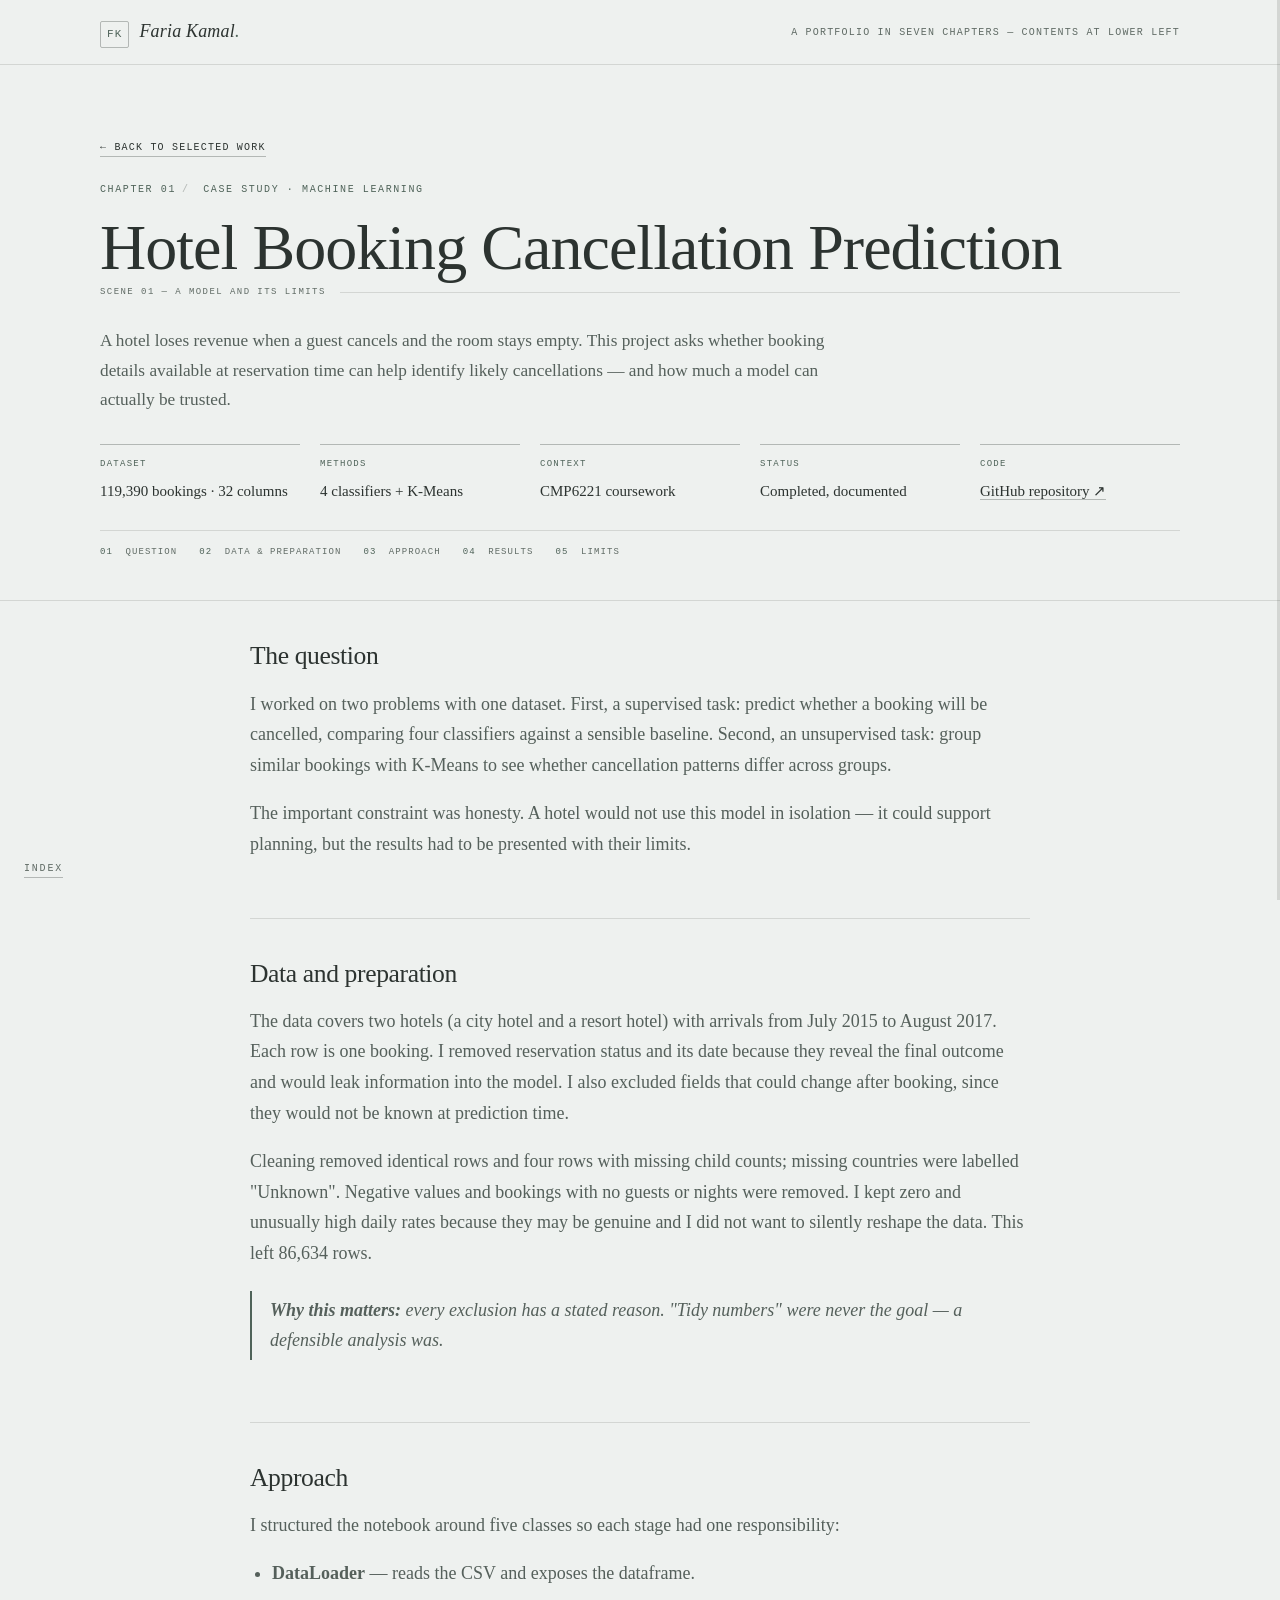
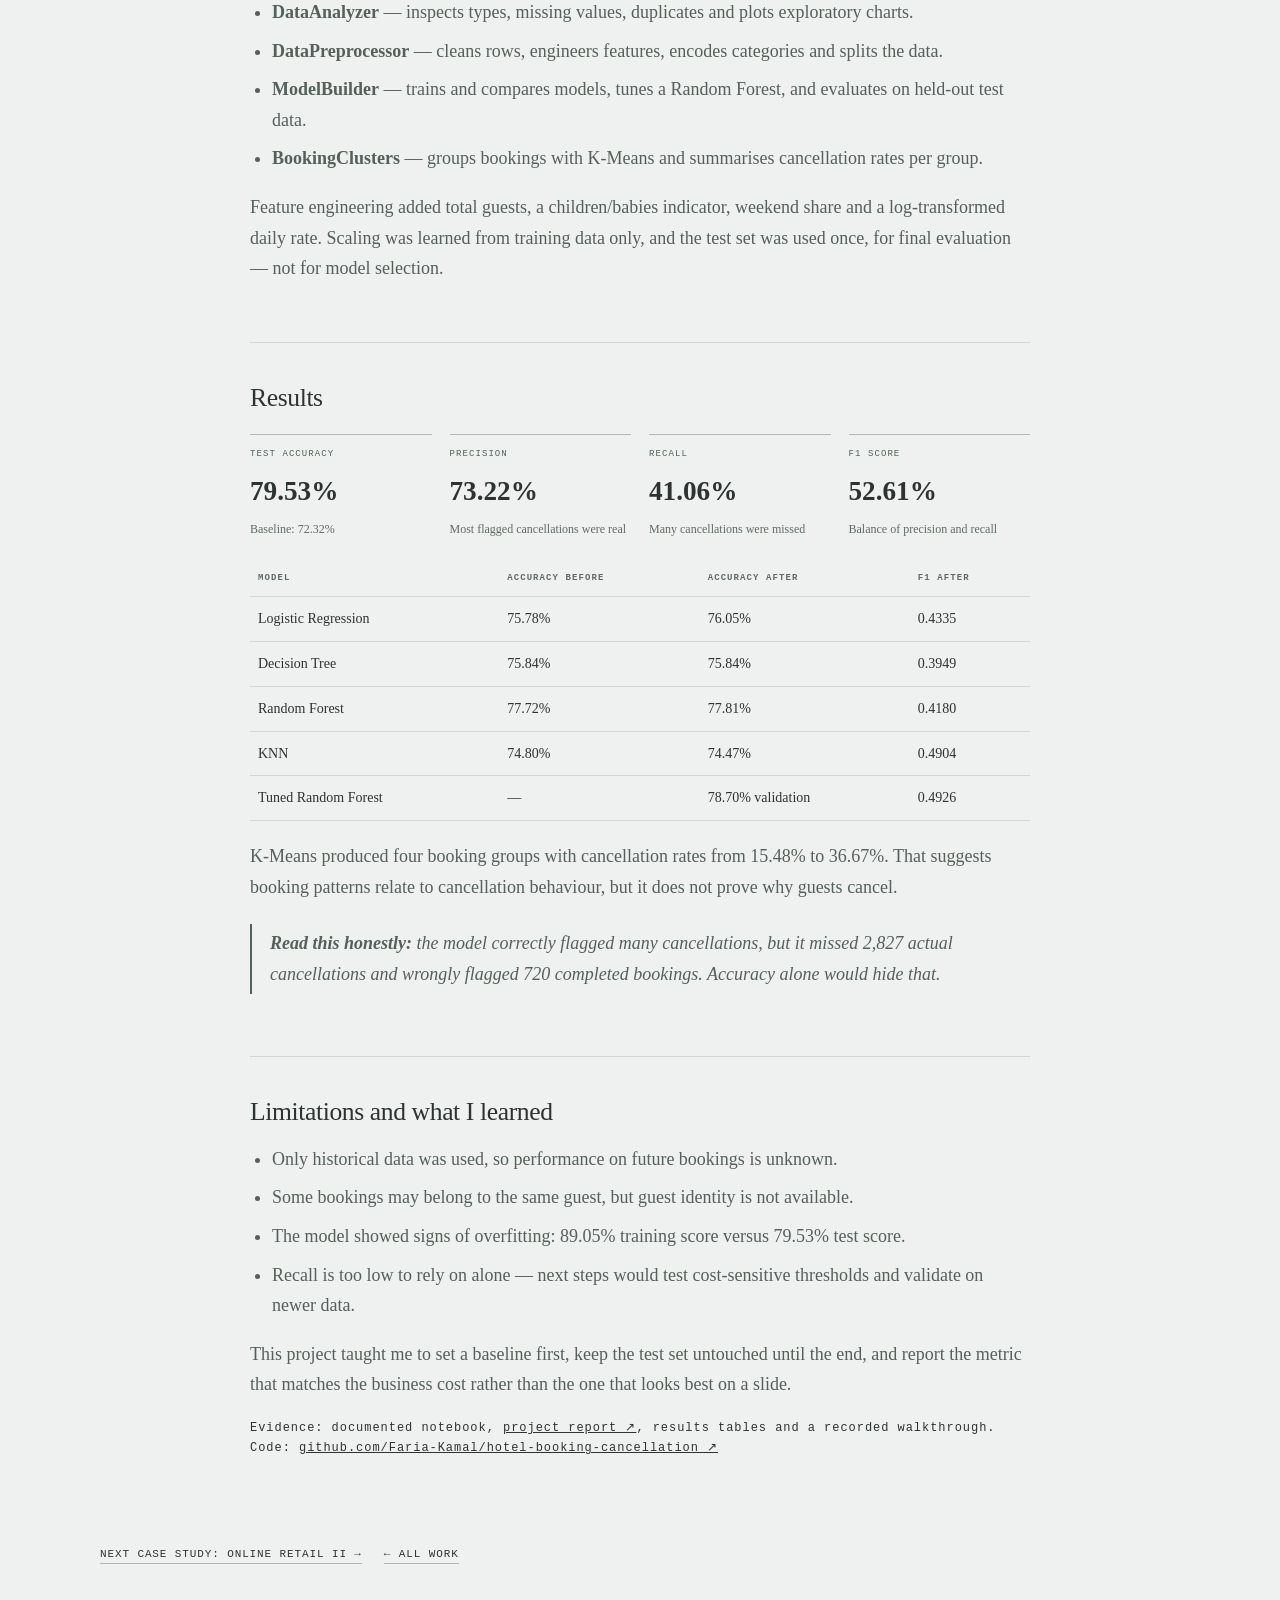
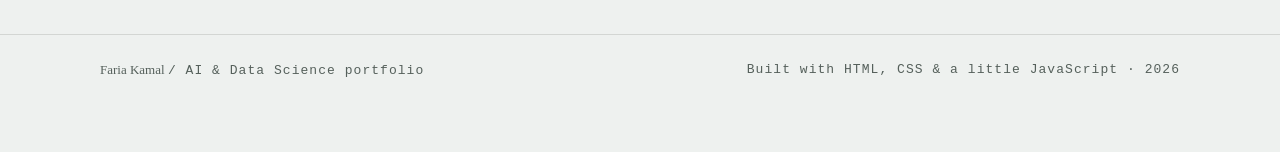
==== commit fe23f06c: "Trim added prose and simplify the corner index" ====
--- a/hotel-booking-cancellation.html
+++ b/hotel-booking-cancellation.html
@@ -24,8 +24,7 @@
   </header>
 
   <button class="menu-toggle" id="menu-toggle" type="button" aria-expanded="false" aria-controls="corner-menu">
-    <span class="menu-toggle-icon" aria-hidden="true">+</span>
-    <span class="menu-toggle-label">Menu</span>
+    <span class="menu-toggle-label">Index</span>
   </button>
   <nav class="corner-menu" id="corner-menu" aria-label="Corner index" hidden>
     <div class="dash-head">
@@ -36,13 +35,7 @@
       <button class="corner-menu-close" id="menu-close" type="button" aria-label="Close menu">×</button>
     </div>
 
-    <dl class="dash-stats">
-      <div class="dash-stat"><dt>Chapters</dt><dd>07</dd></div>
-      <div class="dash-stat"><dt>Studies</dt><dd>03</dd></div>
-      <div class="dash-stat"><dt>Status</dt><dd>Open to roles</dd></div>
-    </dl>
-
-    <p class="dash-section-label">Jump to a chapter</p>
+    <p class="dash-section-label">Jump to a section</p>
     <ol class="dash-index">
       <li><a href="index.html#about"><span class="dash-num">01</span><span class="dash-name">About</span><span class="dash-arrow" aria-hidden="true">↗</span></a></li>
       <li><a href="index.html#skills"><span class="dash-num">02</span><span class="dash-name">Toolkit</span><span class="dash-arrow" aria-hidden="true">↗</span></a></li>
@@ -191,18 +184,11 @@
         </p>
       </section>
 
-      <div class="story-bridge">
-        <p class="story-bridge-label">The thread</p>
-        <div class="story-bridge-body">
-          <p>One question led to another: if a booking can be cancelled, can a customer also be understood? The next chapter moves from predicting cancellations to studying loyalty.</p>
-          <a href="online-retail-customer-analysis.html">Next chapter — Online Retail II →</a>
-        </div>
-      </div>
     </div>
 
     <div class="container case-nav">
-      <a href="online-retail-customer-analysis.html">Next chapter: Online Retail II →</a>
-      <a href="index.html#work">← All chapters</a>
+      <a href="online-retail-customer-analysis.html">Next case study: Online Retail II →</a>
+      <a href="index.html#work">← All work</a>
     </div>
   </main>
 
--- a/assets/css/style.css
+++ b/assets/css/style.css
@@ -83,26 +83,22 @@
 /* ---------- Bottom-left dashboard index ---------- */
 .menu-toggle {
   position: fixed;
-  left: 20px;
-  bottom: 20px;
+  left: 24px;
+  bottom: 22px;
   z-index: 120;
-  display: inline-flex;
-  align-items: center;
-  gap: 10px;
-  background: var(--paper);
-  color: var(--ink);
-  border: 1px solid var(--line-strong);
-  border-radius: 2px;
-  padding: 10px 14px;
+  background: none;
+  border: 0;
+  border-bottom: 1px solid var(--line-strong);
+  padding: 0 0 3px;
   cursor: pointer;
   font-family: var(--mono);
-  font-size: 11px;
-  letter-spacing: 0.12em;
-  text-transform: uppercase;
-  box-shadow: 2px 2px 0 rgba(44, 51, 48, 0.07);
-}
-.menu-toggle:hover { background: var(--paper-2); }
-.menu-toggle-icon { font-size: 14px; line-height: 1; color: var(--accent); }
+  font-size: 10px;
+  letter-spacing: 0.18em;
+  text-transform: uppercase;
+  color: var(--faint);
+}
+.menu-toggle:hover { color: var(--ink); border-color: var(--ink); }
+.menu-toggle:focus-visible { outline: 1px solid var(--accent); outline-offset: 4px; }
 
 .corner-menu {
   position: fixed;
@@ -337,50 +333,6 @@
 .story-beats span { white-space: nowrap; }
 .story-beats b { color: var(--accent); font-weight: normal; margin-right: 6px; }
 
-.story-premise {
-  margin: 26px 0 0;
-  padding: 12px 0 0;
-  border-top: 1px solid var(--line);
-  font-family: var(--mono);
-  font-size: 10px;
-  letter-spacing: 0.12em;
-  text-transform: uppercase;
-  color: var(--faint);
-}
-.story-premise b { color: var(--accent); font-weight: normal; }
-.flashback { color: var(--faint); font-style: italic; }
-
-/* The thread: a cut from one chapter to the next. */
-.story-bridge {
-  display: grid;
-  grid-template-columns: 92px 1fr;
-  gap: 20px;
-  margin: 0 0 40px;
-  padding: 18px 0 0;
-  border-top: 1px solid var(--line-strong);
-}
-.story-bridge-label {
-  margin: 0;
-  font-family: var(--mono);
-  font-size: 9px;
-  letter-spacing: 0.14em;
-  text-transform: uppercase;
-  color: var(--accent);
-  padding-top: 4px;
-}
-.story-bridge-body p { margin: 0; color: var(--muted); font-style: italic; }
-.story-bridge-body a {
-  display: inline-block;
-  margin-top: 8px;
-  font-family: var(--mono);
-  font-size: 10px;
-  letter-spacing: 0.1em;
-  text-transform: uppercase;
-  text-decoration: none;
-  border-bottom: 1px solid var(--line-strong);
-  color: var(--ink);
-}
-.story-bridge-body a:hover { border-color: var(--ink); }
 .story-face { font-family: var(--serif); color: var(--accent); font-style: normal; margin-left: 6px; }
 
 /* ---------- Sections ---------- */
@@ -544,6 +496,4 @@
   .dash-index li:last-child a { grid-column: auto; }
   .story-progress { display: none; }
   .story-open span { display: block; margin: 8px 0 0; }
-  .story-bridge { grid-template-columns: 1fr; gap: 8px; }
-  .story-premise { line-height: 1.8; }
-}
+}
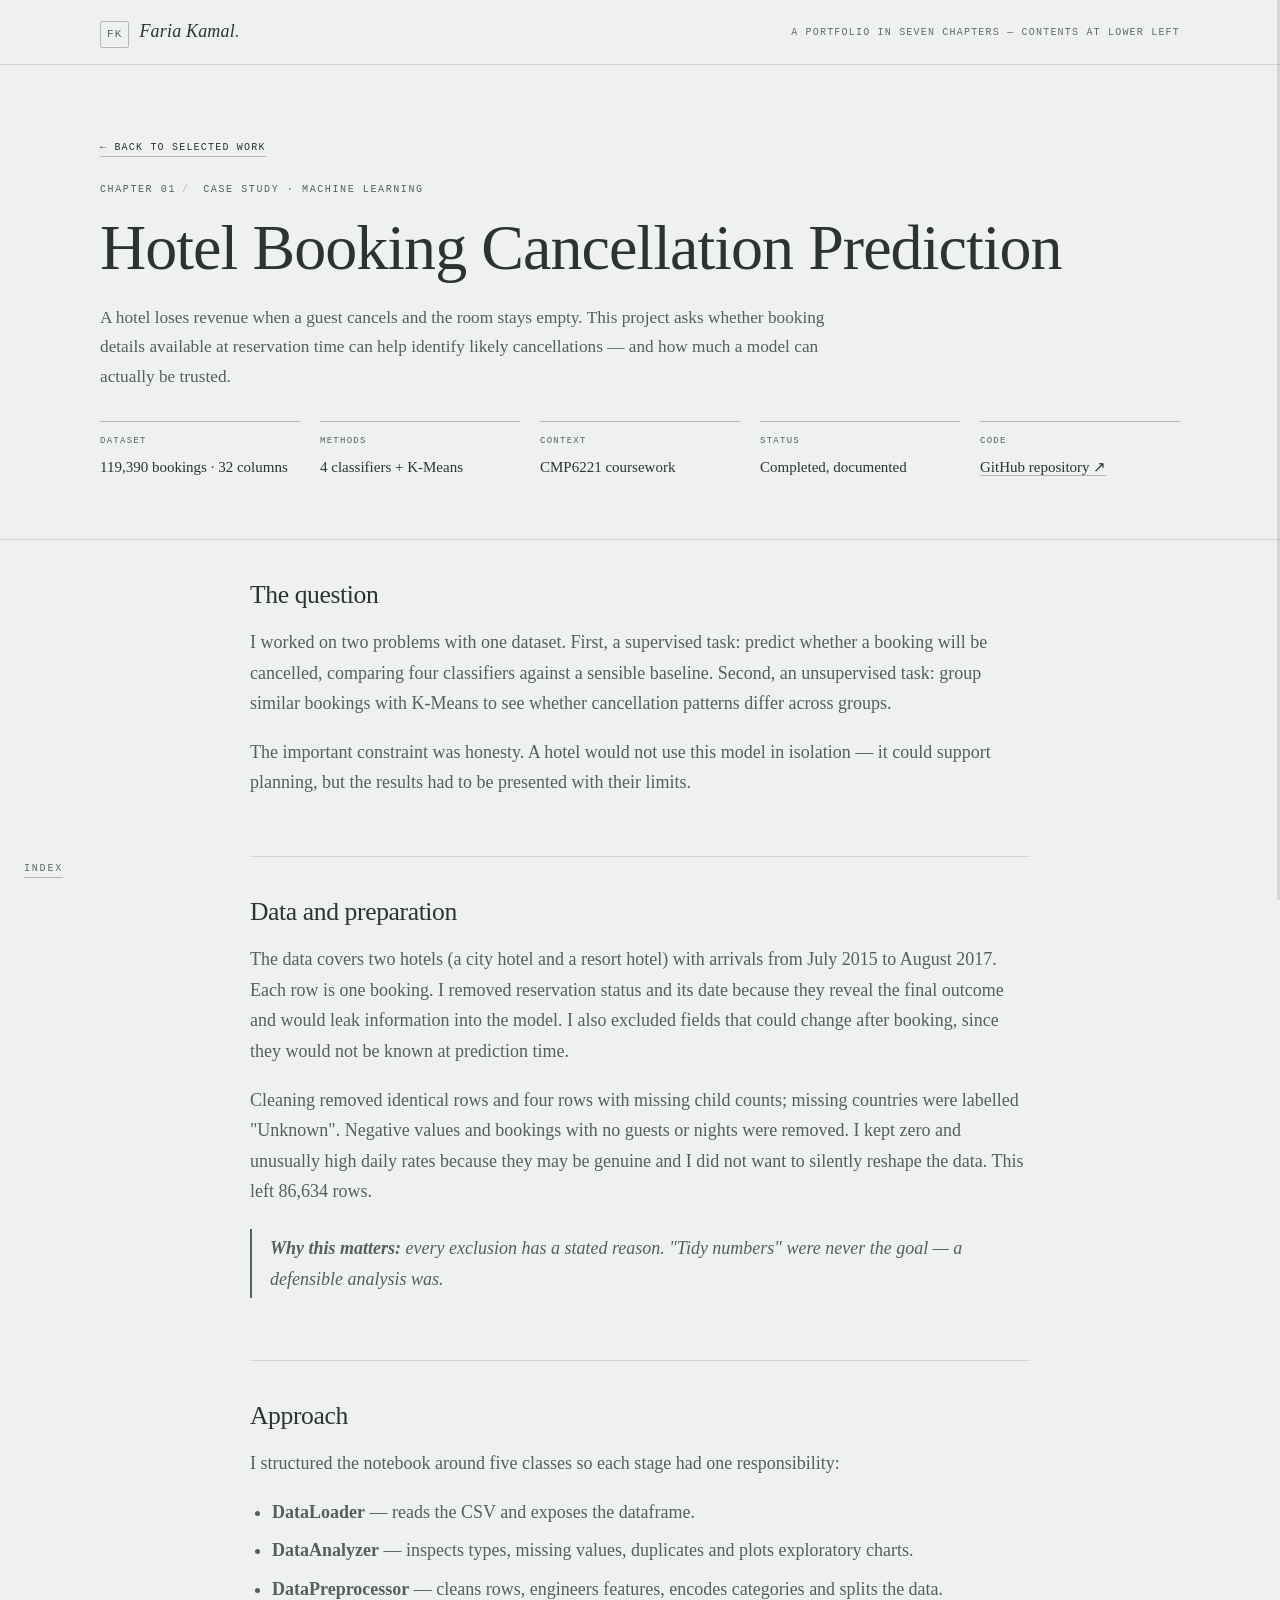
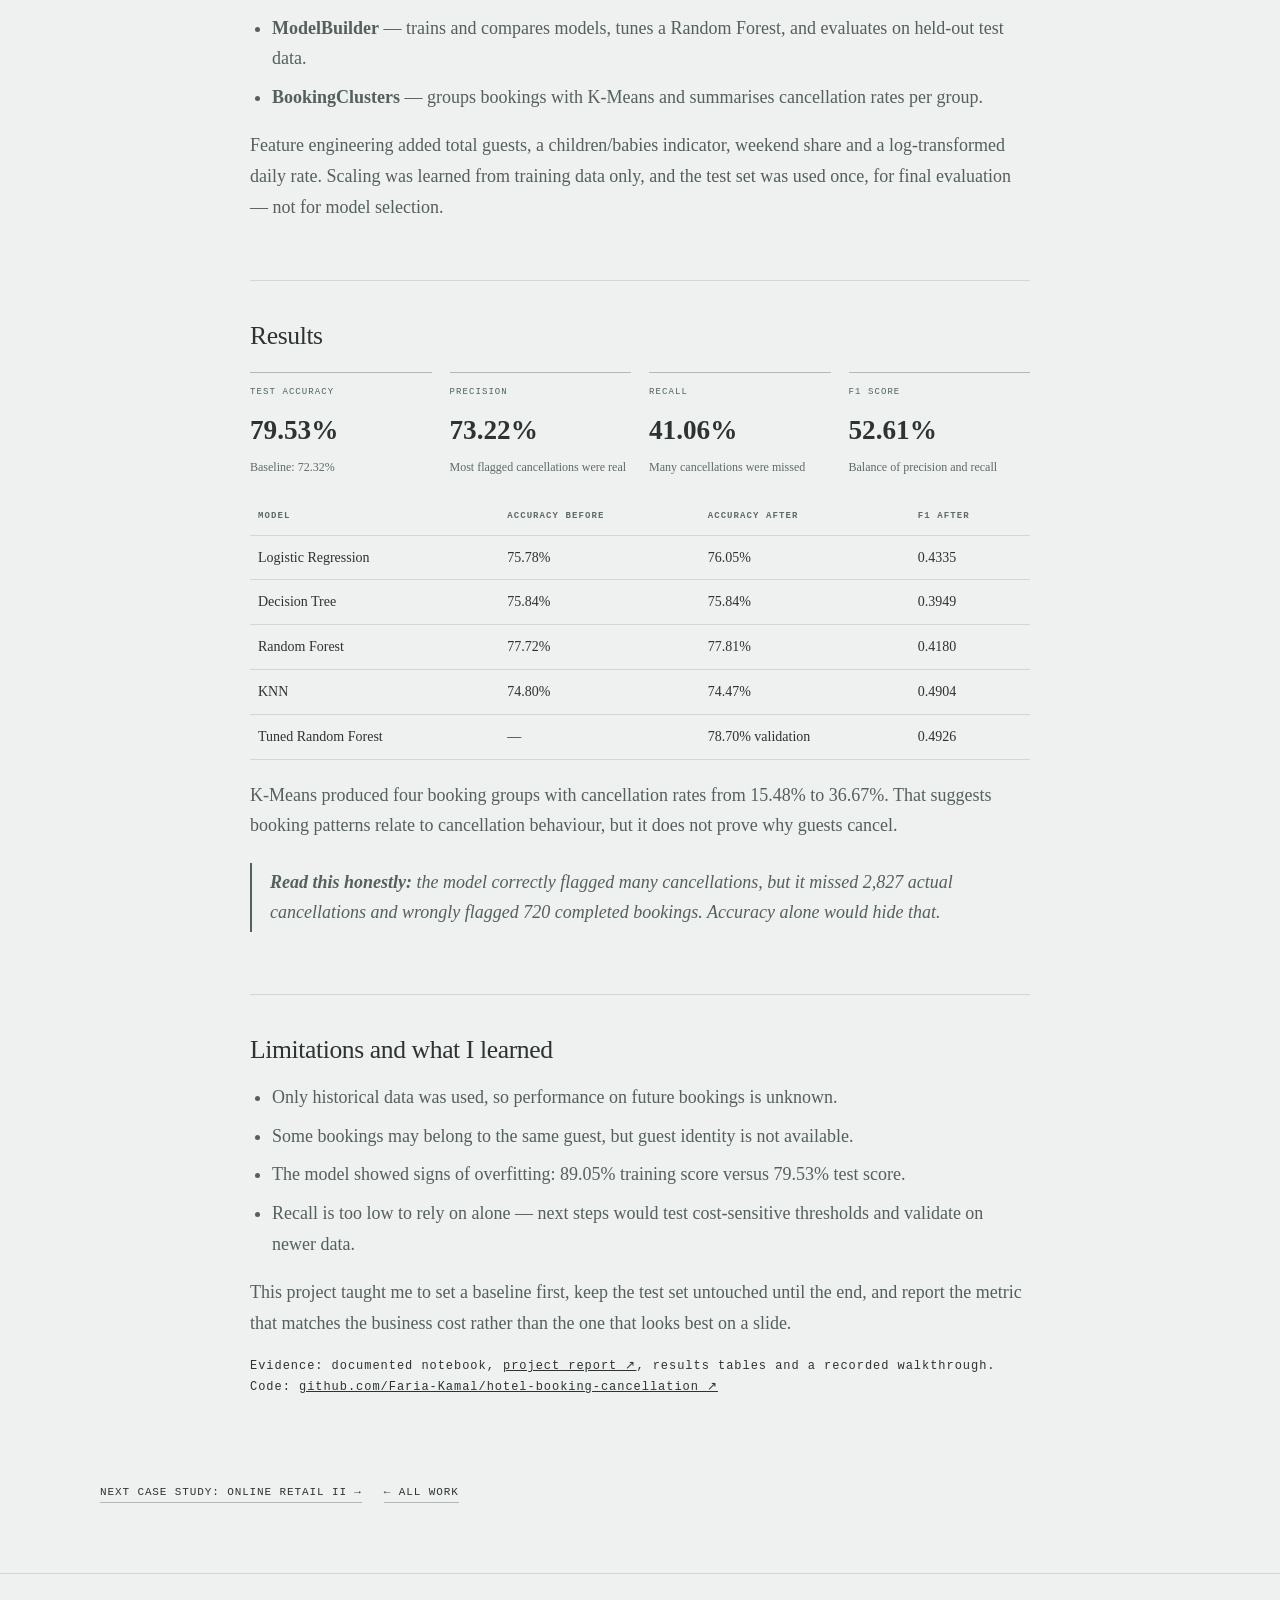
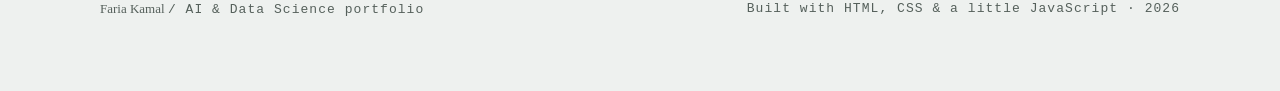
==== commit 1bcefe16: "Make project cards visual and compact; drop scene marks" ====
--- a/hotel-booking-cancellation.html
+++ b/hotel-booking-cancellation.html
@@ -29,13 +29,13 @@
   <nav class="corner-menu" id="corner-menu" aria-label="Corner index" hidden>
     <div class="dash-head">
       <div>
-        <p class="dash-kicker">CONTENTS / SCENE SELECTOR</p>
+        <p class="dash-kicker">INDEX</p>
         <p class="dash-title">Faria Kamal<em>.</em></p>
       </div>
       <button class="corner-menu-close" id="menu-close" type="button" aria-label="Close menu">×</button>
     </div>
 
-    <p class="dash-section-label">Jump to a section</p>
+    <div class="dash-section-label"><span>NO</span><span>SECTION</span><span>NO</span><span>SECTION</span></div>
     <ol class="dash-index">
       <li><a href="index.html#about"><span class="dash-num">01</span><span class="dash-name">About</span><span class="dash-arrow" aria-hidden="true">↗</span></a></li>
       <li><a href="index.html#skills"><span class="dash-num">02</span><span class="dash-name">Toolkit</span><span class="dash-arrow" aria-hidden="true">↗</span></a></li>
@@ -55,7 +55,6 @@
         <a class="case-back" href="index.html#work">← Back to selected work</a>
         <p class="section-kicker mono"><span class="chapter-no">CHAPTER 01</span><span class="kicker-separator">/</span> CASE STUDY · MACHINE LEARNING</p>
         <h1>Hotel Booking Cancellation Prediction</h1>
-        <p class="chapter-mark">SCENE 01 — A MODEL AND ITS LIMITS</p>
         <p class="case-lede">
           A hotel loses revenue when a guest cancels and the room stays empty. This project asks
           whether booking details available at reservation time can help identify likely
@@ -68,7 +67,6 @@
           <div class="case-fact"><dt>Status</dt><dd>Completed, documented</dd></div>
           <div class="case-fact"><dt>Code</dt><dd><a href="https://github.com/Faria-Kamal/hotel-booking-cancellation">GitHub repository ↗</a></dd></div>
         </dl>
-        <p class="story-beats"><span><b>01</b> Question</span><span><b>02</b> Data &amp; preparation</span><span><b>03</b> Approach</span><span><b>04</b> Results</span><span><b>05</b> Limits</span></p>
       </div>
     </section>
 
--- a/assets/css/style.css
+++ b/assets/css/style.css
@@ -102,71 +102,53 @@
 
 .corner-menu {
   position: fixed;
-  left: 20px;
-  bottom: 76px;
+  left: 24px;
+  bottom: 52px;
   z-index: 119;
-  width: 430px;
-  max-width: calc(100vw - 40px);
-  max-height: min(78vh, 640px);
+  width: 340px;
+  max-width: calc(100vw - 32px);
+  max-height: min(70vh, 440px);
   overflow: auto;
   background: var(--card);
   border: 1px solid var(--line-strong);
-  border-radius: 3px;
-  box-shadow: 6px 6px 0 rgba(44, 51, 48, 0.07);
-  padding: 22px 24px 20px;
+  border-radius: 2px;
+  box-shadow: 4px 4px 0 rgba(44, 51, 48, 0.07);
+  padding: 9px 11px 10px;
 }
 .corner-menu[hidden] { display: none; }
 
 .dash-head {
   display: flex;
   justify-content: space-between;
-  align-items: flex-start;
-  gap: 16px;
+  align-items: center;
+  gap: 10px;
+  border-bottom: 1px solid var(--line-strong);
+  padding-bottom: 7px;
+}
+.dash-kicker {
+  margin: 0;
+  font-family: var(--mono);
+  font-size: 9px;
+  letter-spacing: 0.18em;
+  text-transform: uppercase;
+  color: var(--accent);
+}
+.dash-title { display: none; }
+.corner-menu-close {
+  background: none; border: 0; padding: 0 2px;
+  font-family: var(--mono); font-size: 13px; color: var(--ink); cursor: pointer;
+}
+
+.dash-section-label {
+  display: grid;
+  grid-template-columns: 24px 1fr 24px 1fr;
+  gap: 6px;
+  margin: 0;
+  padding: 6px 2px 5px;
   border-bottom: 1px solid var(--line);
-  padding-bottom: 16px;
-  margin-bottom: 16px;
-}
-.dash-kicker {
-  margin: 0 0 4px;
-  font-family: var(--mono);
-  font-size: 9px;
-  letter-spacing: 0.16em;
-  text-transform: uppercase;
-  color: var(--accent);
-}
-.dash-title { margin: 0; font-size: 20px; letter-spacing: -0.01em; }
-.dash-title em { font-style: italic; color: var(--accent); }
-.corner-menu-close {
-  background: none; border: 0; padding: 2px 4px;
-  font-family: var(--mono); font-size: 14px; color: var(--ink); cursor: pointer;
-}
-
-.dash-stats {
-  display: grid;
-  grid-template-columns: repeat(3, 1fr);
-  gap: 10px;
-  margin: 0 0 18px;
-}
-.dash-stat {
-  border: 1px solid var(--line);
-  background: var(--paper);
-  padding: 10px 11px;
-}
-.dash-stat dt {
-  margin: 0 0 4px;
   font-family: var(--mono);
   font-size: 8px;
-  letter-spacing: 0.14em;
-  text-transform: uppercase;
-  color: var(--faint);
-}
-.dash-stat dd { margin: 0; font-size: 13px; line-height: 1.3; color: var(--ink); }
-
-.dash-section-label {
-  margin: 0 0 10px;
-  font-family: var(--mono);
-  font-size: 9px;
-  letter-spacing: 0.16em;
+  letter-spacing: 0.12em;
   text-transform: uppercase;
   color: var(--faint);
 }
@@ -176,36 +158,38 @@
   padding: 0;
   display: grid;
   grid-template-columns: repeat(2, minmax(0, 1fr));
-  gap: 8px;
-}
+  column-gap: 12px;
+}
+.dash-index li {
+  border-bottom: 1px solid var(--line);
+  background: transparent;
+}
+.dash-index li:nth-child(4n+2), .dash-index li:nth-child(4n+3) { background: var(--paper); }
 .dash-index a {
   display: grid;
-  grid-template-columns: 28px 1fr 14px;
-  gap: 6px;
+  grid-template-columns: 24px 1fr;
+  gap: 4px;
   align-items: center;
-  min-height: 52px;
-  padding: 9px 10px;
-  border: 1px solid var(--line);
-  background: var(--paper);
+  min-height: 28px;
+  padding: 3px 2px;
   text-decoration: none;
-  font-size: 14px;
-  line-height: 1.25;
+  font-size: 12px;
+  line-height: 1.2;
   color: var(--ink);
 }
-.dash-index a:hover { border-color: var(--line-strong); background: var(--paper-2); }
-.dash-index li:last-child a { grid-column: 1 / -1; }
+.dash-index a:hover { background: var(--paper-2); }
 .dash-num { font-family: var(--mono); font-size: 9px; color: var(--accent); }
-.dash-arrow { font-family: var(--mono); font-size: 11px; color: var(--faint); text-align: right; }
+.dash-arrow { display: none; }
 
 .corner-menu-social {
-  margin-top: 16px;
-  padding-top: 14px;
+  margin-top: 8px;
+  padding-top: 8px;
   border-top: 1px solid var(--line);
   display: flex;
   flex-wrap: wrap;
-  gap: 12px;
-  font-family: var(--mono);
-  font-size: 9px;
+  gap: 10px;
+  font-family: var(--mono);
+  font-size: 8px;
   letter-spacing: 0.08em;
   text-transform: uppercase;
 }
@@ -363,30 +347,82 @@
 .skill-card ul { list-style: none; margin: 16px 0 0; padding: 0; display: grid; gap: 8px; }
 .skill-card li { font-size: 16px; color: var(--muted); }
 
-/* ---------- Work ---------- */
-.project-list { border-top: 1px solid var(--line-strong); }
+/* ---------- Work: compact visual project cards ---------- */
+.project-grid {
+  display: grid;
+  grid-template-columns: repeat(3, minmax(0, 1fr));
+  gap: 16px;
+}
 .project-card {
-  display: grid;
-  grid-template-columns: 64px 1fr 30px;
-  gap: 20px;
-  align-items: start;
-  text-decoration: none;
-  padding: 28px 0;
+  display: flex;
+  flex-direction: column;
+  min-width: 0;
+  border: 1px solid var(--line);
+  background: var(--card);
+}
+.project-card:hover { border-color: var(--line-strong); }
+.project-visual {
+  height: 118px;
+  padding: 13px 14px;
   border-bottom: 1px solid var(--line);
-}
-.project-card:hover .project-body h3 { font-style: italic; }
-.project-card-muted { opacity: 0.62; }
-.project-index { font-size: 10px; color: var(--accent); padding-top: 6px; }
+  background: var(--paper);
+  overflow: hidden;
+}
+.project-body { display: flex; flex-direction: column; flex: 1; padding: 15px 15px 13px; }
 .project-tag {
-  margin: 0 0 8px; font-family: var(--mono); font-size: 9px;
-  letter-spacing: 0.14em; text-transform: uppercase; color: var(--faint);
-}
-.project-body h3 { margin-bottom: 8px; }
-.project-summary { margin: 0; color: var(--muted); max-width: 720px; }
-.project-evidence { margin: 14px 0 0; font-size: 10px; color: var(--faint); }
+  margin: 0 0 8px; font-family: var(--mono); font-size: 8px;
+  letter-spacing: 0.13em; text-transform: uppercase; color: var(--faint);
+}
+.project-body h3 { margin: 0 0 8px; font-size: 1.08rem; line-height: 1.25; }
+.project-body h3 a { text-decoration: none; }
+.project-body h3 a:hover { font-style: italic; }
+.project-summary { margin: 0; color: var(--muted); font-size: 14px; line-height: 1.5; }
+.project-facts {
+  display: grid; grid-template-columns: 1fr 1fr; gap: 1px;
+  margin: 14px 0 0; background: var(--line);
+}
+.project-facts div { background: var(--card); padding: 8px 9px; }
+.project-facts dt {
+  font-family: var(--mono); font-size: 8px; letter-spacing: 0.1em;
+  text-transform: uppercase; color: var(--faint);
+}
+.project-facts dd { margin: 2px 0 0; font-size: 14px; color: var(--ink); }
+.project-evidence {
+  display: flex; flex-wrap: wrap; gap: 14px;
+  margin: auto 0 0; padding-top: 13px; font-size: 9px;
+}
 .project-evidence a { text-decoration: none; border-bottom: 1px solid var(--line-strong); color: var(--muted); }
 .project-evidence a:hover { color: var(--ink); border-color: var(--ink); }
-.project-arrow { font-size: 16px; color: var(--accent); text-align: right; }
+
+/* Hotel: real baseline vs model accuracy, drawn with CSS. */
+.mini-chart { display: flex; flex-direction: column; justify-content: center; height: 100%; gap: 8px; }
+.bar-row {
+  display: grid; grid-template-columns: 42px 1fr 44px; gap: 8px; align-items: center;
+  font-family: var(--mono); font-size: 9px; color: var(--faint);
+}
+.bar-row b { color: var(--ink); font-weight: normal; text-align: right; }
+.bar-track { display: block; height: 6px; background: var(--line); }
+.bar-track i { display: block; height: 100%; background: var(--accent); }
+.bar-row.strong .bar-track i { background: var(--ink); }
+.chart-caption { margin: 0; font-family: var(--mono); font-size: 8px; letter-spacing: 0.14em; color: var(--faint); }
+
+/* Retail: audit facts as a small grid. */
+.audit-grid { display: grid; grid-template-columns: 1fr 1fr; gap: 1px; height: 100%; margin: 0; background: var(--line); }
+.audit-grid div { background: var(--paper); padding: 10px; display: flex; flex-direction: column; justify-content: center; }
+.audit-grid dt { font-family: var(--mono); font-size: 8px; letter-spacing: 0.1em; text-transform: uppercase; color: var(--faint); }
+.audit-grid dd { margin: 3px 0 0; font-size: 16px; color: var(--ink); }
+
+/* Portfolio: a quiet wireframe of this site. */
+.wireframe {
+  height: 100%; border: 1px solid var(--line-strong); background: var(--paper-2);
+  padding: 11px; display: flex; flex-direction: column; gap: 6px;
+}
+.wire-head { width: 38%; height: 8px; background: var(--ink); }
+.wire-line { height: 5px; width: 90%; background: var(--line-strong); }
+.wire-line.short { width: 62%; }
+.wire-tiles { display: grid; grid-template-columns: repeat(3, 1fr); gap: 5px; margin-top: auto; }
+.wire-tiles i { height: 18px; background: var(--paper); border: 1px solid var(--line-strong); }
+.wire-foot { height: 4px; width: 50%; background: var(--line-strong); }
 
 /* ---------- Timeline / education / now ---------- */
 .timeline { list-style: none; margin: 0; padding: 0; }
@@ -479,21 +515,19 @@
   .hero-grid, .two-col, .contact-inner { grid-template-columns: 1fr; gap: 44px; }
   .hero { padding-top: 60px; }
   .skill-grid { grid-template-columns: 1fr; gap: 28px; }
+  .project-grid { grid-template-columns: repeat(2, minmax(0, 1fr)); }
 }
 @media (max-width: 600px) {
   .container { width: min(100% - 32px, var(--container)); }
   body { font-size: 17px; }
   .section { padding: 60px 0; }
   h1 { font-size: 2.5rem; }
-  .project-card { grid-template-columns: 1fr; gap: 8px; }
-  .project-index, .project-arrow { display: none; }
+  .project-grid { grid-template-columns: 1fr; }
+  .project-visual { height: 104px; }
   .now-item { grid-template-columns: 1fr; gap: 6px; }
   .nav-note { display: none; }
   .menu-toggle { left: 12px; bottom: 12px; }
-  .corner-menu { left: 12px; bottom: 66px; padding: 18px; }
-  .dash-stats { grid-template-columns: 1fr 1fr; }
-  .dash-index { grid-template-columns: 1fr; }
-  .dash-index li:last-child a { grid-column: auto; }
+  .corner-menu { left: 12px; bottom: 46px; padding: 8px 10px 9px; }
   .story-progress { display: none; }
   .story-open span { display: block; margin: 8px 0 0; }
 }
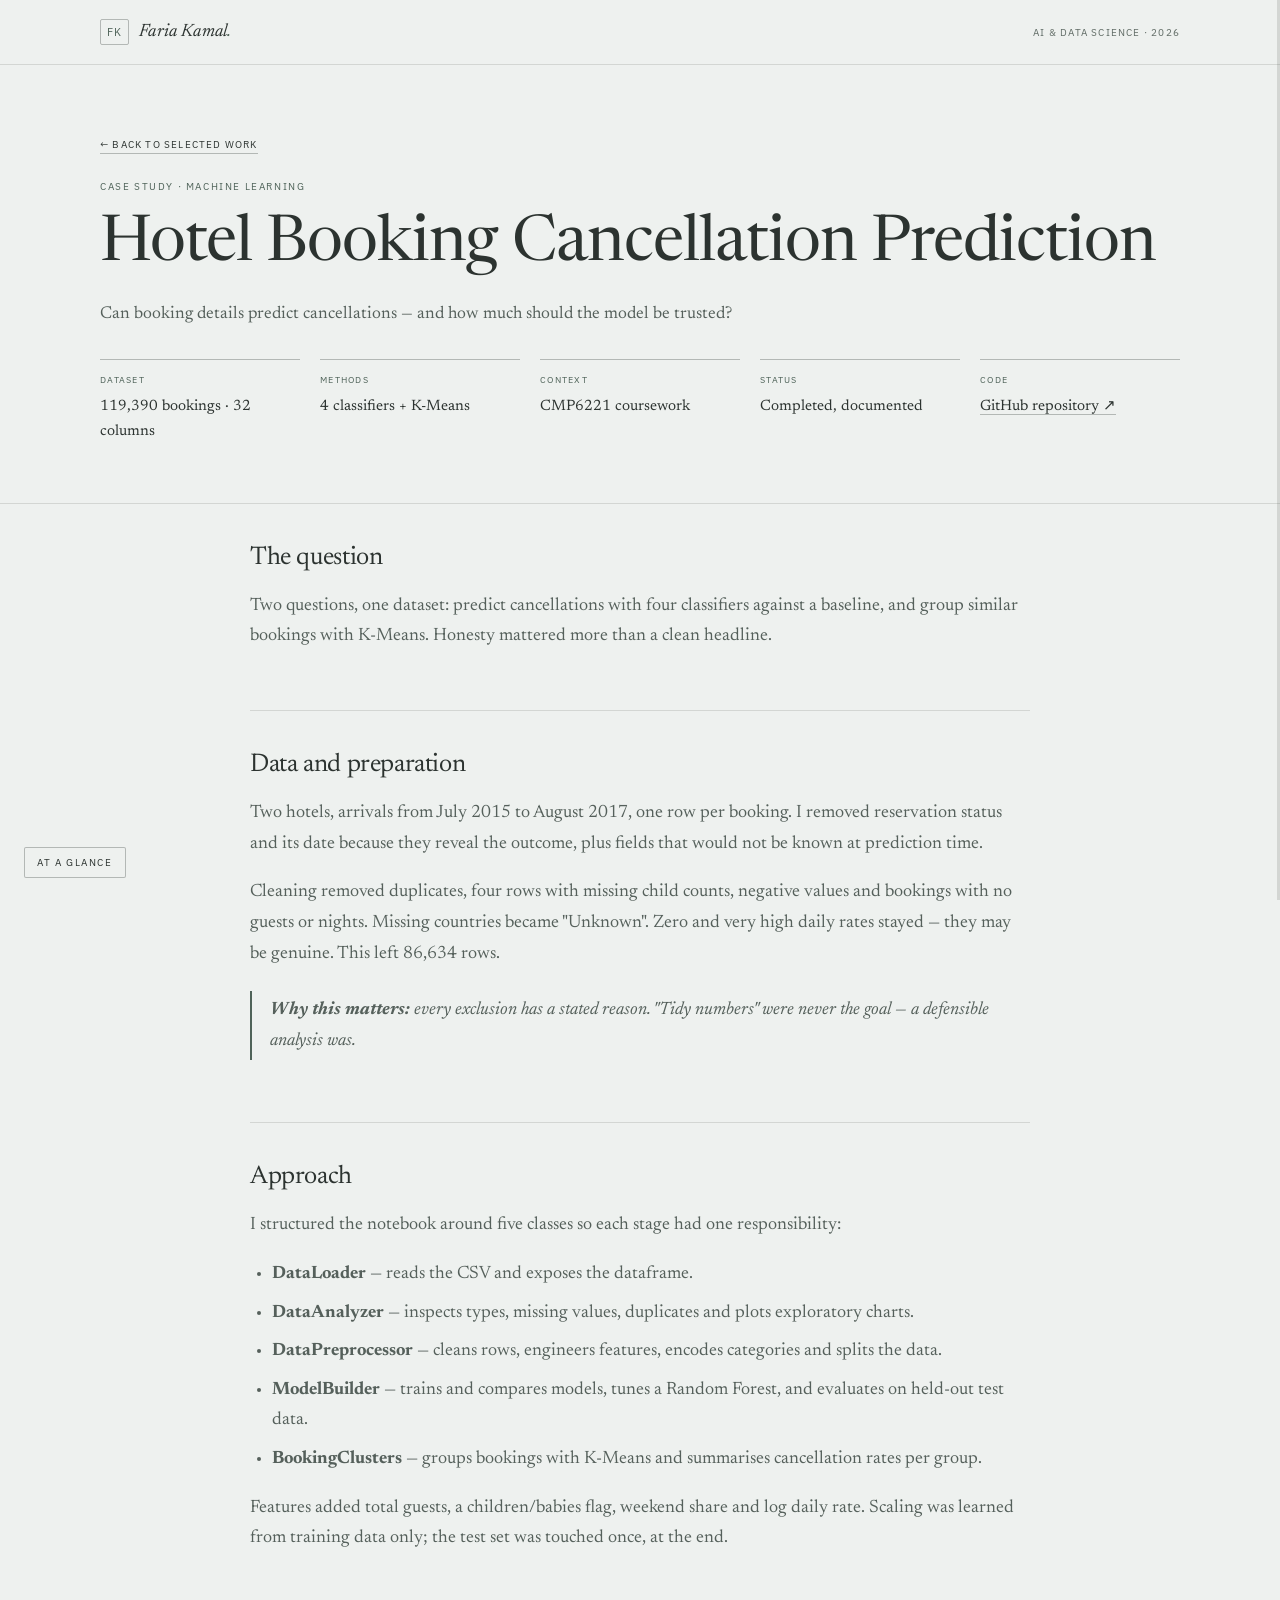
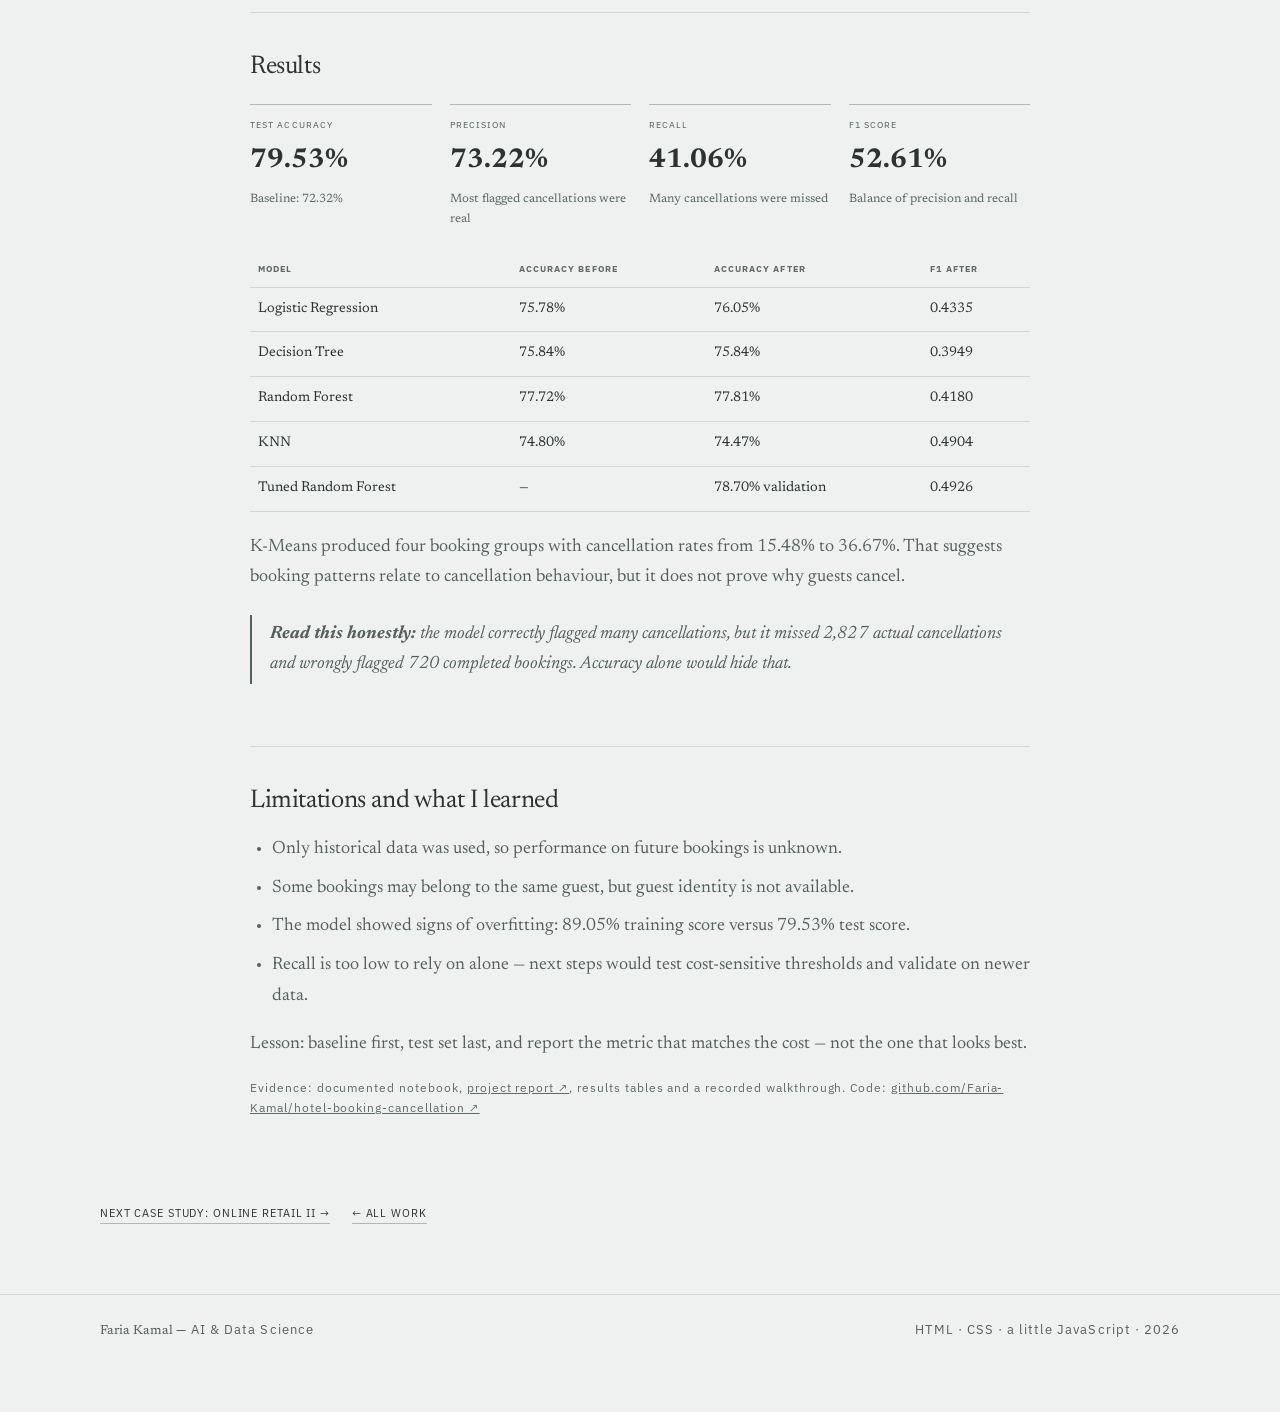
==== commit 9434b1ce: "Refine wording, typography and full-page dashboard menu" ====
--- a/hotel-booking-cancellation.html
+++ b/hotel-booking-cancellation.html
@@ -5,6 +5,9 @@
   <meta name="viewport" content="width=device-width, initial-scale=1">
   <title>Hotel Booking Cancellation Prediction — Faria Kamal</title>
   <meta name="description" content="Case study: comparing classifiers and clustering on 119,390 hotel bookings, with honest evaluation of what the model misses.">
+  <link rel="preconnect" href="https://fonts.googleapis.com">
+  <link rel="preconnect" href="https://fonts.gstatic.com" crossorigin>
+  <link href="https://fonts.googleapis.com/css2?family=IBM+Plex+Sans:wght@400;500;600&family=Newsreader:ital,wght@0,400;0,500;0,600;1,400&display=swap" rel="stylesheet">
   <link rel="stylesheet" href="assets/css/style.css">
   <script src="assets/js/config.js"></script>
   <script src="assets/js/main.js" defer></script>
@@ -19,46 +22,71 @@
         <span class="brand-mark" aria-hidden="true">FK</span>
         <span class="brand-text">Faria Kamal<span class="brand-dot">.</span></span>
       </a>
-      <span class="nav-note">A PORTFOLIO IN SEVEN CHAPTERS — CONTENTS AT LOWER LEFT</span>
+      <span class="nav-note">AI &amp; DATA SCIENCE · 2026</span>
     </div>
   </header>
 
-  <button class="menu-toggle" id="menu-toggle" type="button" aria-expanded="false" aria-controls="corner-menu">
-    <span class="menu-toggle-label">Index</span>
+  <!-- Full-page dashboard -->
+  <button class="menu-toggle" id="menu-toggle" type="button" aria-expanded="false" aria-controls="corner-menu" aria-label="Open the overview">
+    <span class="menu-toggle-label">At a glance</span>
   </button>
-  <nav class="corner-menu" id="corner-menu" aria-label="Corner index" hidden>
+  <nav class="corner-menu" id="corner-menu" aria-label="Site overview" hidden>
     <div class="dash-head">
       <div>
-        <p class="dash-kicker">INDEX</p>
-        <p class="dash-title">Faria Kamal<em>.</em></p>
+        <p class="dash-kicker">FARIA KAMAL / OVERVIEW</p>
+        <p class="dash-title">At a glance<em>.</em></p>
       </div>
-      <button class="corner-menu-close" id="menu-close" type="button" aria-label="Close menu">×</button>
-    </div>
-
-    <div class="dash-section-label"><span>NO</span><span>SECTION</span><span>NO</span><span>SECTION</span></div>
-    <ol class="dash-index">
-      <li><a href="index.html#about"><span class="dash-num">01</span><span class="dash-name">About</span><span class="dash-arrow" aria-hidden="true">↗</span></a></li>
-      <li><a href="index.html#skills"><span class="dash-num">02</span><span class="dash-name">Toolkit</span><span class="dash-arrow" aria-hidden="true">↗</span></a></li>
-      <li><a href="index.html#work"><span class="dash-num">03</span><span class="dash-name">Work</span><span class="dash-arrow" aria-hidden="true">↗</span></a></li>
-      <li><a href="index.html#experience"><span class="dash-num">04</span><span class="dash-name">Experience</span><span class="dash-arrow" aria-hidden="true">↗</span></a></li>
-      <li><a href="index.html#education"><span class="dash-num">05</span><span class="dash-name">Education</span><span class="dash-arrow" aria-hidden="true">↗</span></a></li>
-      <li><a href="index.html#now"><span class="dash-num">06</span><span class="dash-name">Now</span><span class="dash-arrow" aria-hidden="true">↗</span></a></li>
-      <li><a href="index.html#contact"><span class="dash-num">07</span><span class="dash-name">Contact</span><span class="dash-arrow" aria-hidden="true">↗</span></a></li>
-    </ol>
-
-    <div class="corner-menu-social" id="corner-social"></div>
+      <button class="corner-menu-close" id="menu-close" type="button" aria-label="Close overview">Close ×</button>
+    </div>
+
+    <dl class="dash-kpis">
+      <div><dt>Projects</dt><dd>03</dd></div>
+      <div><dt>Sections</dt><dd>07</dd></div>
+      <div><dt>Focus</dt><dd>MSc AI</dd></div>
+      <div><dt>Links</dt><dd>03</dd></div>
+    </dl>
+
+    <div class="dash-body">
+      <section class="dash-panel" aria-labelledby="dash-index-title">
+        <div class="dash-panel-head"><h2 id="dash-index-title">Index</h2><span>01 — 07</span></div>
+        <div class="dash-section-label"><span>NO</span><span>SECTION</span><span class="dash-note-head">NOTE</span><span>GO</span></div>
+        <ol class="dash-index">
+          <li><a href="index.html#about"><span class="dash-num">01</span><span class="dash-name">About</span><span class="dash-note">short version</span><span class="dash-arrow" aria-hidden="true">↗</span></a></li>
+          <li><a href="index.html#skills"><span class="dash-num">02</span><span class="dash-name">Toolkit</span><span class="dash-note">tools &amp; limits</span><span class="dash-arrow" aria-hidden="true">↗</span></a></li>
+          <li><a href="index.html#work"><span class="dash-num">03</span><span class="dash-name">Work</span><span class="dash-note">proof</span><span class="dash-arrow" aria-hidden="true">↗</span></a></li>
+          <li><a href="index.html#experience"><span class="dash-num">04</span><span class="dash-name">Experience</span><span class="dash-note">roles</span><span class="dash-arrow" aria-hidden="true">↗</span></a></li>
+          <li><a href="index.html#education"><span class="dash-num">05</span><span class="dash-name">Education</span><span class="dash-note">study</span><span class="dash-arrow" aria-hidden="true">↗</span></a></li>
+          <li><a href="index.html#now"><span class="dash-num">06</span><span class="dash-name">Now</span><span class="dash-note">life</span><span class="dash-arrow" aria-hidden="true">↗</span></a></li>
+          <li><a href="index.html#contact"><span class="dash-num">07</span><span class="dash-name">Contact</span><span class="dash-note">hello</span><span class="dash-arrow" aria-hidden="true">↗</span></a></li>
+        </ol>
+      </section>
+
+      <aside>
+        <section class="dash-panel" aria-labelledby="dash-work-title">
+          <div class="dash-panel-head"><h2 id="dash-work-title">Paper trail</h2><span>03</span></div>
+          <ol class="dash-projects">
+            <li><a href="hotel-booking-cancellation.html"><span>01</span><b>Cancellation model</b><i aria-hidden="true">↗</i></a></li>
+            <li><a href="online-retail-customer-analysis.html"><span>02</span><b>Retail audit</b><i aria-hidden="true">↗</i></a></li>
+            <li><a href="portfolio-website.html"><span>03</span><b>This website</b><i aria-hidden="true">↗</i></a></li>
+          </ol>
+        </section>
+        <section class="dash-panel" aria-labelledby="dash-contact-title">
+          <div class="dash-panel-head"><h2 id="dash-contact-title">Say hello</h2><span>03</span></div>
+          <div class="corner-menu-social" id="corner-social"></div>
+        </section>
+        <p class="dash-foot">Evidence first. Updated 23 November 2026.</p>
+      </aside>
+    </div>
   </nav>
 
   <main id="main">
     <section class="case-hero">
       <div class="container">
         <a class="case-back" href="index.html#work">← Back to selected work</a>
-        <p class="section-kicker mono"><span class="chapter-no">CHAPTER 01</span><span class="kicker-separator">/</span> CASE STUDY · MACHINE LEARNING</p>
+        <p class="section-kicker">CASE STUDY · MACHINE LEARNING</p>
         <h1>Hotel Booking Cancellation Prediction</h1>
         <p class="case-lede">
-          A hotel loses revenue when a guest cancels and the room stays empty. This project asks
-          whether booking details available at reservation time can help identify likely
-          cancellations — and how much a model can actually be trusted.
+          Can booking details predict cancellations — and how much should the model be trusted?
         </p>
         <dl class="case-facts">
           <div class="case-fact"><dt>Dataset</dt><dd>119,390 bookings · 32 columns</dd></div>
@@ -74,31 +102,23 @@
       <section class="case-section">
         <h2>The question</h2>
         <p>
-          I worked on two problems with one dataset. First, a supervised task: predict whether a
-          booking will be cancelled, comparing four classifiers against a sensible baseline.
-          Second, an unsupervised task: group similar bookings with K-Means to see whether
-          cancellation patterns differ across groups.
-        </p>
-        <p>
-          The important constraint was honesty. A hotel would not use this model in isolation —
-          it could support planning, but the results had to be presented with their limits.
+          Two questions, one dataset: predict cancellations with four classifiers against a
+          baseline, and group similar bookings with K-Means. Honesty mattered more than a clean
+          headline.
         </p>
       </section>
 
       <section class="case-section">
         <h2>Data and preparation</h2>
         <p>
-          The data covers two hotels (a city hotel and a resort hotel) with arrivals from July
-          2015 to August 2017. Each row is one booking. I removed reservation status and its
-          date because they reveal the final outcome and would leak information into the model.
-          I also excluded fields that could change after booking, since they would not be known
-          at prediction time.
-        </p>
-        <p>
-          Cleaning removed identical rows and four rows with missing child counts; missing
-          countries were labelled "Unknown". Negative values and bookings with no guests or
-          nights were removed. I kept zero and unusually high daily rates because they may be
-          genuine and I did not want to silently reshape the data. This left 86,634 rows.
+          Two hotels, arrivals from July 2015 to August 2017, one row per booking. I removed
+          reservation status and its date because they reveal the outcome, plus fields that
+          would not be known at prediction time.
+        </p>
+        <p>
+          Cleaning removed duplicates, four rows with missing child counts, negative values and
+          bookings with no guests or nights. Missing countries became "Unknown". Zero and very
+          high daily rates stayed — they may be genuine. This left 86,634 rows.
         </p>
         <div class="case-note">
           <p>
@@ -121,9 +141,8 @@
           <li><strong>BookingClusters</strong> — groups bookings with K-Means and summarises cancellation rates per group.</li>
         </ul>
         <p>
-          Feature engineering added total guests, a children/babies indicator, weekend share and
-          a log-transformed daily rate. Scaling was learned from training data only, and the
-          test set was used once, for final evaluation — not for model selection.
+          Features added total guests, a children/babies flag, weekend share and log daily rate.
+          Scaling was learned from training data only; the test set was touched once, at the end.
         </p>
       </section>
 
@@ -170,11 +189,10 @@
           <li>Recall is too low to rely on alone — next steps would test cost-sensitive thresholds and validate on newer data.</li>
         </ul>
         <p>
-          This project taught me to set a baseline first, keep the test set untouched until the
-          end, and report the metric that matches the business cost rather than the one that
-          looks best on a slide.
-        </p>
-        <p class="mono" style="font-size:12px;color:var(--ink-faint)">
+          Lesson: baseline first, test set last, and report the metric that matches the cost —
+          not the one that looks best.
+        </p>
+        <p class="mono" style="font-size:12px;color:var(--faint)">
           Evidence: documented notebook,
           <a href="https://github.com/Faria-Kamal/hotel-booking-cancellation/blob/main/FariaKamal_26172108.pdf">project report ↗</a>,
           results tables and a recorded walkthrough.
@@ -192,8 +210,8 @@
 
   <footer class="site-footer">
     <div class="container footer-inner">
-      <p>Faria Kamal <span class="mono">/ AI &amp; Data Science portfolio</span></p>
-      <p class="mono">Built with HTML, CSS &amp; a little JavaScript · <span id="year"></span></p>
+      <p>Faria Kamal <span class="mono">— AI &amp; Data Science</span></p>
+      <p class="mono">HTML · CSS · a little JavaScript · <span id="year"></span></p>
     </div>
   </footer>
 </body>
--- a/assets/css/style.css
+++ b/assets/css/style.css
@@ -1,12 +1,10 @@
 /* ==========================================================================
-   Faria Kamal — vintage-minimal portfolio, told as a story
-   Quiet, paper-like palette · serif typography · bottom-left contents panel.
-   Chapter marks and a hairline progress rail add a film-like sense of place
-   without adding noise. Dependency-free CSS.
+   Faria Kamal — quiet, minimal portfolio
+   Newsreader for voice · IBM Plex Sans for labels · no build step.
    ========================================================================== */
 
 :root {
-  /* Sober, low-saturation palette — cool paper, slate ink and muted sage. */
+  /* Cool paper, slate ink, muted sage. */
   --paper: #eef1ef;
   --paper-2: #e6ebe8;
   --card: #f5f7f5;
@@ -17,8 +15,8 @@
   --line: rgba(44, 51, 48, 0.14);
   --line-strong: rgba(44, 51, 48, 0.30);
 
-  --serif: Georgia, "Palatino Linotype", "Book Antiqua", "Times New Roman", serif;
-  --mono: "Courier New", Courier, ui-monospace, monospace;
+  --serif: "Newsreader", Georgia, "Times New Roman", serif;
+  --sans: "IBM Plex Sans", Arial, sans-serif;
   --container: 1080px;
 }
 
@@ -38,12 +36,12 @@
 ::selection { background: var(--ink); color: var(--paper); }
 
 .container { width: min(100% - 48px, var(--container)); margin-inline: auto; }
-.mono { font-family: var(--mono); letter-spacing: 0.08em; }
+.mono { font-family: var(--sans); letter-spacing: 0.08em; }
 
 .skip-link {
   position: absolute; left: -9999px; top: 10px; z-index: 200;
   background: var(--ink); color: var(--paper);
-  padding: 10px 16px; border-radius: 2px; font-family: var(--mono); font-size: 13px;
+  padding: 10px 16px; border-radius: 2px; font-family: var(--sans); font-size: 13px;
 }
 .skip-link:focus { left: 12px; }
 
@@ -65,7 +63,7 @@
   letter-spacing: 0.01em;
 }
 .brand-mark {
-  font-family: var(--mono);
+  font-family: var(--sans);
   font-size: 11px;
   letter-spacing: 0.1em;
   color: var(--accent);
@@ -75,138 +73,176 @@
 }
 .brand-text { font-style: italic; }
 .brand-dot { color: var(--accent); }
-.nav-note { font-family: var(--mono); font-size: 10px; color: var(--faint); letter-spacing: 0.12em; }
+.nav-note { font-family: var(--sans); font-size: 10px; color: var(--faint); letter-spacing: 0.12em; }
 
 /* Old top navigation is hidden; the corner index is the primary menu. */
 .nav-links, .nav-toggle { display: none; }
 
-/* ---------- Bottom-left dashboard index ---------- */
+/* ---------- Full-page "At a glance" dashboard ---------- */
 .menu-toggle {
   position: fixed;
   left: 24px;
   bottom: 22px;
   z-index: 120;
+  background: var(--paper);
+  border: 1px solid var(--line-strong);
+  border-radius: 2px;
+  padding: 8px 12px;
+  cursor: pointer;
+  font-family: var(--sans);
+  font-size: 10px;
+  letter-spacing: 0.16em;
+  text-transform: uppercase;
+  color: var(--ink);
+}
+.menu-toggle:hover { background: var(--card); border-color: var(--ink); }
+.menu-toggle:focus-visible { outline: 1px solid var(--accent); outline-offset: 4px; }
+body.menu-open { overflow: hidden; }
+
+.corner-menu {
+  position: fixed;
+  inset: 0;
+  z-index: 119;
+  overflow-y: auto;
+  background: var(--paper);
+  padding: 28px 0 44px;
+}
+.corner-menu[hidden] { display: none; }
+
+.dash-head {
+  max-width: var(--container);
+  margin: 0 auto;
+  padding: 0 24px 20px;
+  display: flex;
+  justify-content: space-between;
+  align-items: flex-end;
+  gap: 20px;
+  border-bottom: 1px solid var(--line-strong);
+}
+.dash-kicker {
+  margin: 0 0 6px;
+  font-family: var(--sans);
+  font-size: 10px;
+  letter-spacing: 0.18em;
+  text-transform: uppercase;
+  color: var(--accent);
+}
+.dash-title { margin: 0; font-size: clamp(2rem, 4vw, 3.2rem); line-height: 1; }
+.dash-title em { font-style: italic; color: var(--accent); }
+.corner-menu-close {
   background: none;
   border: 0;
   border-bottom: 1px solid var(--line-strong);
-  padding: 0 0 3px;
+  padding: 0 0 4px;
+  font-family: var(--sans);
+  font-size: 10px;
+  letter-spacing: 0.14em;
+  text-transform: uppercase;
+  color: var(--muted);
   cursor: pointer;
-  font-family: var(--mono);
-  font-size: 10px;
-  letter-spacing: 0.18em;
+}
+.corner-menu-close:hover { color: var(--ink); border-color: var(--ink); }
+
+.dash-kpis {
+  max-width: var(--container);
+  margin: 24px auto 0;
+  padding: 0 24px;
+  display: grid;
+  grid-template-columns: repeat(4, minmax(0, 1fr));
+  gap: 1px;
+}
+.dash-kpis > div { background: var(--card); border: 1px solid var(--line); padding: 15px 18px; }
+.dash-kpis dt {
+  font-family: var(--sans); font-size: 9px; letter-spacing: 0.14em;
+  text-transform: uppercase; color: var(--faint);
+}
+.dash-kpis dd { margin: 5px 0 0; font-size: 27px; line-height: 1; color: var(--ink); }
+
+.dash-body {
+  max-width: var(--container);
+  margin: 24px auto 0;
+  padding: 0 24px;
+  display: grid;
+  grid-template-columns: 1.35fr 0.65fr;
+  gap: 22px;
+  align-items: start;
+}
+.dash-panel { border: 1px solid var(--line); background: var(--card); padding: 18px 20px; }
+.dash-panel + .dash-panel { margin-top: 18px; }
+.dash-panel-head {
+  display: flex; justify-content: space-between; align-items: baseline;
+  padding-bottom: 12px; border-bottom: 1px solid var(--line-strong);
+}
+.dash-panel-head h2 { margin: 0; font-size: 18px; }
+.dash-panel-head span { font-family: var(--sans); font-size: 9px; letter-spacing: 0.14em; color: var(--faint); }
+
+.dash-section-label {
+  display: grid;
+  grid-template-columns: 34px 1fr 1fr 22px;
+  gap: 8px;
+  padding: 10px 0 8px;
+  border-bottom: 1px solid var(--line);
+  font-family: var(--sans);
+  font-size: 8px;
+  letter-spacing: 0.14em;
   text-transform: uppercase;
   color: var(--faint);
 }
-.menu-toggle:hover { color: var(--ink); border-color: var(--ink); }
-.menu-toggle:focus-visible { outline: 1px solid var(--accent); outline-offset: 4px; }
-
-.corner-menu {
-  position: fixed;
-  left: 24px;
-  bottom: 52px;
-  z-index: 119;
-  width: 340px;
-  max-width: calc(100vw - 32px);
-  max-height: min(70vh, 440px);
-  overflow: auto;
-  background: var(--card);
-  border: 1px solid var(--line-strong);
-  border-radius: 2px;
-  box-shadow: 4px 4px 0 rgba(44, 51, 48, 0.07);
-  padding: 9px 11px 10px;
-}
-.corner-menu[hidden] { display: none; }
-
-.dash-head {
-  display: flex;
-  justify-content: space-between;
+.dash-index { list-style: none; margin: 0; padding: 0; }
+.dash-index li { border-bottom: 1px solid var(--line); }
+.dash-index li:nth-child(even) { background: var(--paper); }
+.dash-index a {
+  display: grid;
+  grid-template-columns: 34px 1fr 1fr 22px;
+  gap: 8px;
   align-items: center;
-  gap: 10px;
-  border-bottom: 1px solid var(--line-strong);
-  padding-bottom: 7px;
-}
-.dash-kicker {
-  margin: 0;
-  font-family: var(--mono);
-  font-size: 9px;
-  letter-spacing: 0.18em;
-  text-transform: uppercase;
-  color: var(--accent);
-}
-.dash-title { display: none; }
-.corner-menu-close {
-  background: none; border: 0; padding: 0 2px;
-  font-family: var(--mono); font-size: 13px; color: var(--ink); cursor: pointer;
-}
-
-.dash-section-label {
-  display: grid;
-  grid-template-columns: 24px 1fr 24px 1fr;
-  gap: 6px;
-  margin: 0;
-  padding: 6px 2px 5px;
-  border-bottom: 1px solid var(--line);
-  font-family: var(--mono);
-  font-size: 8px;
-  letter-spacing: 0.12em;
-  text-transform: uppercase;
-  color: var(--faint);
-}
-.dash-index {
-  list-style: none;
-  margin: 0;
-  padding: 0;
-  display: grid;
-  grid-template-columns: repeat(2, minmax(0, 1fr));
-  column-gap: 12px;
-}
-.dash-index li {
-  border-bottom: 1px solid var(--line);
-  background: transparent;
-}
-.dash-index li:nth-child(4n+2), .dash-index li:nth-child(4n+3) { background: var(--paper); }
-.dash-index a {
-  display: grid;
-  grid-template-columns: 24px 1fr;
-  gap: 4px;
-  align-items: center;
-  min-height: 28px;
-  padding: 3px 2px;
+  min-height: 46px;
+  padding: 5px 0;
   text-decoration: none;
-  font-size: 12px;
-  line-height: 1.2;
   color: var(--ink);
 }
 .dash-index a:hover { background: var(--paper-2); }
-.dash-num { font-family: var(--mono); font-size: 9px; color: var(--accent); }
-.dash-arrow { display: none; }
+.dash-num { font-family: var(--sans); font-size: 10px; color: var(--accent); }
+.dash-name { font-size: 17px; }
+.dash-note { font-family: var(--sans); font-size: 10px; color: var(--faint); }
+.dash-arrow { font-family: var(--sans); font-size: 12px; color: var(--faint); text-align: right; }
+
+.dash-projects { list-style: none; margin: 6px 0 0; padding: 0; }
+.dash-projects li { border-bottom: 1px solid var(--line); }
+.dash-projects a {
+  display: grid; grid-template-columns: 26px 1fr 16px; gap: 8px; align-items: center;
+  min-height: 42px; text-decoration: none; color: var(--ink);
+}
+.dash-projects a:hover { color: var(--accent); }
+.dash-projects span { font-family: var(--sans); font-size: 9px; color: var(--accent); }
+.dash-projects b { font-size: 15px; font-weight: 400; }
+.dash-projects i { font-family: var(--sans); font-size: 11px; font-style: normal; color: var(--faint); text-align: right; }
 
 .corner-menu-social {
   margin-top: 8px;
-  padding-top: 8px;
-  border-top: 1px solid var(--line);
-  display: flex;
-  flex-wrap: wrap;
-  gap: 10px;
-  font-family: var(--mono);
-  font-size: 8px;
-  letter-spacing: 0.08em;
-  text-transform: uppercase;
-}
-.corner-menu-social a { text-decoration: none; border-bottom: 1px solid var(--line-strong); color: var(--muted); }
+  display: grid;
+  gap: 2px;
+  font-family: var(--sans);
+  font-size: 11px;
+}
+.corner-menu-social a {
+  display: block; padding: 8px 0; border-bottom: 1px solid var(--line);
+  text-decoration: none; color: var(--muted);
+}
 .corner-menu-social a:hover { color: var(--ink); border-color: var(--ink); }
+.dash-foot { margin: 14px 0 0; font-family: var(--sans); font-size: 9px; letter-spacing: 0.08em; color: var(--faint); }
 
 /* ---------- Hero ---------- */
-.hero { padding: 90px 0 64px; }
+.hero { padding: 110px 0 84px; }
 .hero-grid {
   display: grid;
   grid-template-columns: 1.2fr 0.8fr;
-  gap: 72px;
+  gap: 80px;
   align-items: center;
 }
 .eyebrow {
   margin: 0 0 24px;
-  font-family: var(--mono);
+  font-family: var(--sans);
   font-size: 10px;
   letter-spacing: 0.16em;
   text-transform: uppercase;
@@ -221,11 +257,11 @@
 h1 em { font-style: italic; color: var(--accent); }
 h2 { font-size: clamp(1.8rem, 3vw, 2.5rem); }
 h3 { font-size: 1.25rem; }
-.hero-lead { max-width: 620px; margin: 26px 0 0; font-size: 1.08rem; color: var(--muted); }
+.hero-lead { max-width: 600px; margin: 28px 0 0; font-size: 1.12rem; color: var(--muted); }
 .hero-lead em { font-style: italic; color: var(--ink); }
 .hero-actions { display: flex; flex-wrap: wrap; gap: 22px; margin-top: 32px; }
 .btn {
-  font-family: var(--mono);
+  font-family: var(--sans);
   font-size: 11px;
   letter-spacing: 0.12em;
   text-transform: uppercase;
@@ -234,7 +270,7 @@
   padding-bottom: 4px;
 }
 .btn:hover { border-color: var(--ink); font-style: italic; }
-.hero-meta { margin: 24px 0 0; font-family: var(--mono); font-size: 10px; letter-spacing: 0.12em; color: var(--faint); }
+.hero-meta { margin: 24px 0 0; font-family: var(--sans); font-size: 10px; letter-spacing: 0.12em; color: var(--faint); }
 
 .hero-card {
   border: 1px solid var(--line);
@@ -244,14 +280,14 @@
 }
 .hero-card-head {
   display: flex; justify-content: space-between; align-items: baseline;
-  font-family: var(--mono); font-size: 10px; letter-spacing: 0.12em;
+  font-family: var(--sans); font-size: 10px; letter-spacing: 0.12em;
   color: var(--faint); border-bottom: 1px solid var(--line); padding-bottom: 12px;
 }
 .hero-card-icon { font-size: 14px; color: var(--accent); }
 .hero-stats { margin: 20px 0 0; display: grid; gap: 16px; }
 .hero-stats div { display: grid; gap: 2px; }
 .hero-stats dt {
-  font-family: var(--mono); font-size: 9px; letter-spacing: 0.14em;
+  font-family: var(--sans); font-size: 9px; letter-spacing: 0.14em;
   text-transform: uppercase; color: var(--faint);
 }
 .hero-stats dd { margin: 0; font-size: 15px; }
@@ -261,7 +297,7 @@
 }
 .hero-rule { border-top: 1px solid var(--line); }
 
-/* ---------- Story layer: chapter marks and a hairline timeline ---------- */
+/* ---------- Story layer: a hairline timeline and small human touches ---------- */
 .story-progress {
   position: fixed;
   top: 0; right: 0; bottom: 0;
@@ -280,59 +316,30 @@
 }
 .story-open {
   margin: 0 0 22px;
-  font-family: var(--mono);
+  font-family: var(--sans);
   font-size: 10px;
   letter-spacing: 0.16em;
   text-transform: uppercase;
   color: var(--accent);
 }
 .story-open span { color: var(--faint); margin-left: 10px; }
-.chapter-no { color: var(--accent); }
-.kicker-separator { color: var(--line-strong); margin: 0 6px; }
-.chapter-mark {
-  display: flex;
-  align-items: center;
-  gap: 14px;
-  margin: 0 0 26px;
-  font-family: var(--mono);
-  font-size: 9px;
-  letter-spacing: 0.16em;
-  text-transform: uppercase;
-  color: var(--faint);
-}
-.chapter-mark::after { content: ""; height: 1px; background: var(--line); flex: 1; }
-.story-beats {
-  display: flex;
-  flex-wrap: wrap;
-  gap: 8px 22px;
-  margin: 26px 0 0;
-  padding: 14px 0 0;
-  border-top: 1px solid var(--line);
-  font-family: var(--mono);
-  font-size: 9px;
-  letter-spacing: 0.12em;
-  text-transform: uppercase;
-  color: var(--faint);
-}
-.story-beats span { white-space: nowrap; }
-.story-beats b { color: var(--accent); font-weight: normal; margin-right: 6px; }
 
 .story-face { font-family: var(--serif); color: var(--accent); font-style: normal; margin-left: 6px; }
 
 /* ---------- Sections ---------- */
-.section { padding: 80px 0; }
+.section { padding: 104px 0; }
 .section-alt { background: var(--paper-2); border-top: 1px solid var(--line); border-bottom: 1px solid var(--line); }
-.section-head { max-width: 720px; margin-bottom: 40px; }
+.section-head { max-width: 720px; margin-bottom: 48px; }
 .section-kicker {
   margin: 0 0 14px;
-  font-family: var(--mono);
+  font-family: var(--sans);
   font-size: 10px;
   letter-spacing: 0.16em;
   text-transform: uppercase;
   color: var(--accent);
 }
 .section-intro { color: var(--muted); max-width: 600px; margin: 14px 0 0; }
-.two-col { display: grid; grid-template-columns: 0.9fr 1.1fr; gap: 72px; align-items: start; }
+.two-col { display: grid; grid-template-columns: 0.9fr 1.1fr; gap: 80px; align-items: start; }
 .two-col > div > p:not(.section-kicker):not(.mono) { color: var(--muted); }
 .text-link {
   display: inline-block; margin-top: 16px; font-style: italic;
@@ -343,7 +350,7 @@
 /* ---------- Toolkit ---------- */
 .skill-grid { display: grid; grid-template-columns: repeat(3, 1fr); gap: 36px; }
 .skill-card { border-top: 1px solid var(--line-strong); padding-top: 18px; }
-.skill-card h3 { font-family: var(--mono); font-size: 11px; letter-spacing: 0.14em; text-transform: uppercase; }
+.skill-card h3 { font-family: var(--sans); font-size: 11px; letter-spacing: 0.14em; text-transform: uppercase; }
 .skill-card ul { list-style: none; margin: 16px 0 0; padding: 0; display: grid; gap: 8px; }
 .skill-card li { font-size: 16px; color: var(--muted); }
 
@@ -362,28 +369,28 @@
 }
 .project-card:hover { border-color: var(--line-strong); }
 .project-visual {
-  height: 118px;
-  padding: 13px 14px;
+  height: 140px;
+  padding: 15px 16px;
   border-bottom: 1px solid var(--line);
   background: var(--paper);
   overflow: hidden;
 }
-.project-body { display: flex; flex-direction: column; flex: 1; padding: 15px 15px 13px; }
+.project-body { display: flex; flex-direction: column; flex: 1; padding: 18px 18px 16px; }
 .project-tag {
-  margin: 0 0 8px; font-family: var(--mono); font-size: 8px;
+  margin: 0 0 8px; font-family: var(--sans); font-size: 8px;
   letter-spacing: 0.13em; text-transform: uppercase; color: var(--faint);
 }
 .project-body h3 { margin: 0 0 8px; font-size: 1.08rem; line-height: 1.25; }
 .project-body h3 a { text-decoration: none; }
 .project-body h3 a:hover { font-style: italic; }
-.project-summary { margin: 0; color: var(--muted); font-size: 14px; line-height: 1.5; }
+.project-summary { margin: 0; color: var(--muted); font-size: 15px; line-height: 1.5; }
 .project-facts {
   display: grid; grid-template-columns: 1fr 1fr; gap: 1px;
   margin: 14px 0 0; background: var(--line);
 }
 .project-facts div { background: var(--card); padding: 8px 9px; }
 .project-facts dt {
-  font-family: var(--mono); font-size: 8px; letter-spacing: 0.1em;
+  font-family: var(--sans); font-size: 8px; letter-spacing: 0.1em;
   text-transform: uppercase; color: var(--faint);
 }
 .project-facts dd { margin: 2px 0 0; font-size: 14px; color: var(--ink); }
@@ -398,18 +405,18 @@
 .mini-chart { display: flex; flex-direction: column; justify-content: center; height: 100%; gap: 8px; }
 .bar-row {
   display: grid; grid-template-columns: 42px 1fr 44px; gap: 8px; align-items: center;
-  font-family: var(--mono); font-size: 9px; color: var(--faint);
+  font-family: var(--sans); font-size: 9px; color: var(--faint);
 }
 .bar-row b { color: var(--ink); font-weight: normal; text-align: right; }
 .bar-track { display: block; height: 6px; background: var(--line); }
 .bar-track i { display: block; height: 100%; background: var(--accent); }
 .bar-row.strong .bar-track i { background: var(--ink); }
-.chart-caption { margin: 0; font-family: var(--mono); font-size: 8px; letter-spacing: 0.14em; color: var(--faint); }
+.chart-caption { margin: 0; font-family: var(--sans); font-size: 8px; letter-spacing: 0.14em; color: var(--faint); }
 
 /* Retail: audit facts as a small grid. */
 .audit-grid { display: grid; grid-template-columns: 1fr 1fr; gap: 1px; height: 100%; margin: 0; background: var(--line); }
 .audit-grid div { background: var(--paper); padding: 10px; display: flex; flex-direction: column; justify-content: center; }
-.audit-grid dt { font-family: var(--mono); font-size: 8px; letter-spacing: 0.1em; text-transform: uppercase; color: var(--faint); }
+.audit-grid dt { font-family: var(--sans); font-size: 8px; letter-spacing: 0.1em; text-transform: uppercase; color: var(--faint); }
 .audit-grid dd { margin: 3px 0 0; font-size: 16px; color: var(--ink); }
 
 /* Portfolio: a quiet wireframe of this site. */
@@ -441,7 +448,7 @@
 
 .now-list { display: grid; gap: 0; border-top: 1px solid var(--line-strong); }
 .now-item { display: grid; grid-template-columns: 96px 1fr; gap: 20px; padding: 22px 0; border-bottom: 1px solid var(--line); }
-.now-label { font-family: var(--mono); font-size: 10px; letter-spacing: 0.14em; text-transform: uppercase; color: var(--accent); padding-top: 5px; }
+.now-label { font-family: var(--sans); font-size: 10px; letter-spacing: 0.14em; text-transform: uppercase; color: var(--accent); padding-top: 5px; }
 .now-item h3 { margin-bottom: 4px; }
 .now-item p { margin: 0; color: var(--muted); font-size: 15px; font-style: italic; }
 
@@ -454,7 +461,7 @@
 .contact-hint { color: var(--muted); font-size: 14px; margin: 0; }
 .contact-links { list-style: none; padding: 0; margin: 18px 0 0; display: grid; gap: 8px; }
 .contact-links a {
-  font-family: var(--mono); font-size: 11px; letter-spacing: 0.08em;
+  font-family: var(--sans); font-size: 11px; letter-spacing: 0.08em;
   text-decoration: none; border-bottom: 1px solid var(--line-strong); color: var(--ink);
 }
 .contact-links a:hover { border-color: var(--ink); font-style: italic; }
@@ -469,13 +476,13 @@
 .case-hero { padding: 64px 0 40px; border-bottom: 1px solid var(--line); }
 .case-back {
   display: inline-block; margin-bottom: 24px;
-  font-family: var(--mono); font-size: 10px; letter-spacing: 0.12em;
+  font-family: var(--sans); font-size: 10px; letter-spacing: 0.12em;
   text-transform: uppercase; text-decoration: none; border-bottom: 1px solid var(--line-strong);
 }
 .case-lede { max-width: 760px; font-size: 1.08rem; color: var(--muted); margin-top: 18px; }
 .case-facts { display: grid; grid-template-columns: repeat(auto-fit, minmax(170px, 1fr)); gap: 20px; margin-top: 30px; }
 .case-fact { border-top: 1px solid var(--line-strong); padding-top: 12px; }
-.case-fact dt { font-family: var(--mono); font-size: 9px; letter-spacing: 0.14em; text-transform: uppercase; color: var(--accent); }
+.case-fact dt { font-family: var(--sans); font-size: 9px; letter-spacing: 0.14em; text-transform: uppercase; color: var(--accent); }
 .case-fact dd { margin: 6px 0 0; font-size: 15px; }
 .case-fact dd a, .case-note a { text-decoration: none; border-bottom: 1px solid var(--line-strong); }
 .case-fact dd a:hover, .case-note a:hover { border-color: var(--ink); font-style: italic; }
@@ -488,18 +495,18 @@
 .case-section li { margin-bottom: 8px; }
 .metric-grid { display: grid; grid-template-columns: repeat(auto-fit, minmax(145px, 1fr)); gap: 18px; margin: 22px 0; }
 .metric { border-top: 1px solid var(--line-strong); padding-top: 12px; }
-.metric span { display: block; font-family: var(--mono); font-size: 9px; letter-spacing: 0.12em; color: var(--accent); }
+.metric span { display: block; font-family: var(--sans); font-size: 9px; letter-spacing: 0.12em; color: var(--accent); }
 .metric strong { display: block; font-size: 1.7rem; margin-top: 6px; }
 .metric small { display: block; color: var(--faint); font-size: 12px; margin-top: 4px; }
 .case-table { width: 100%; border-collapse: collapse; margin: 20px 0; font-size: 14px; }
 .case-table th, .case-table td { border-bottom: 1px solid var(--line); padding: 10px 8px; text-align: left; }
-.case-table th { font-family: var(--mono); font-size: 9px; letter-spacing: 0.12em; text-transform: uppercase; color: var(--faint); }
+.case-table th { font-family: var(--sans); font-size: 9px; letter-spacing: 0.12em; text-transform: uppercase; color: var(--faint); }
 .case-note { border-left: 2px solid var(--accent); padding: 4px 0 4px 18px; margin: 22px 0; }
 .case-note p { margin: 0; font-style: italic; }
 .case-note p.mono { font-style: normal; }
-.case-note p.mono a { font-family: var(--mono); font-size: 12px; }
+.case-note p.mono a { font-family: var(--sans); font-size: 12px; }
 .case-nav { display: flex; flex-wrap: wrap; gap: 22px; padding: 34px 0 70px; }
-.case-nav a { font-family: var(--mono); font-size: 11px; letter-spacing: 0.08em; text-transform: uppercase; text-decoration: none; border-bottom: 1px solid var(--line-strong); }
+.case-nav a { font-family: var(--sans); font-size: 11px; letter-spacing: 0.08em; text-transform: uppercase; text-decoration: none; border-bottom: 1px solid var(--line-strong); }
 
 /* ---------- Reveal ---------- */
 .reveal { opacity: 0; transform: translateY(14px); transition: opacity 750ms ease, transform 750ms ease; }
@@ -513,21 +520,29 @@
 /* ---------- Responsive ---------- */
 @media (max-width: 900px) {
   .hero-grid, .two-col, .contact-inner { grid-template-columns: 1fr; gap: 44px; }
-  .hero { padding-top: 60px; }
+  .hero { padding-top: 80px; }
   .skill-grid { grid-template-columns: 1fr; gap: 28px; }
   .project-grid { grid-template-columns: repeat(2, minmax(0, 1fr)); }
+  .dash-kpis { grid-template-columns: repeat(2, minmax(0, 1fr)); }
+  .dash-body { grid-template-columns: 1fr; }
 }
 @media (max-width: 600px) {
   .container { width: min(100% - 32px, var(--container)); }
   body { font-size: 17px; }
-  .section { padding: 60px 0; }
+  .section { padding: 72px 0; }
   h1 { font-size: 2.5rem; }
   .project-grid { grid-template-columns: 1fr; }
-  .project-visual { height: 104px; }
+  .project-visual { height: 120px; }
   .now-item { grid-template-columns: 1fr; gap: 6px; }
   .nav-note { display: none; }
   .menu-toggle { left: 12px; bottom: 12px; }
-  .corner-menu { left: 12px; bottom: 46px; padding: 8px 10px 9px; }
+  .corner-menu { padding: 20px 0 32px; }
+  .dash-head { padding: 0 16px 18px; }
+  .dash-title { font-size: 2rem; }
+  .dash-kpis, .dash-body { padding-left: 16px; padding-right: 16px; }
+  .dash-panel { padding: 14px; }
+  .dash-section-label, .dash-index a { grid-template-columns: 28px 1fr 20px; }
+  .dash-note, .dash-note-head { display: none; }
   .story-progress { display: none; }
   .story-open span { display: block; margin: 8px 0 0; }
 }
